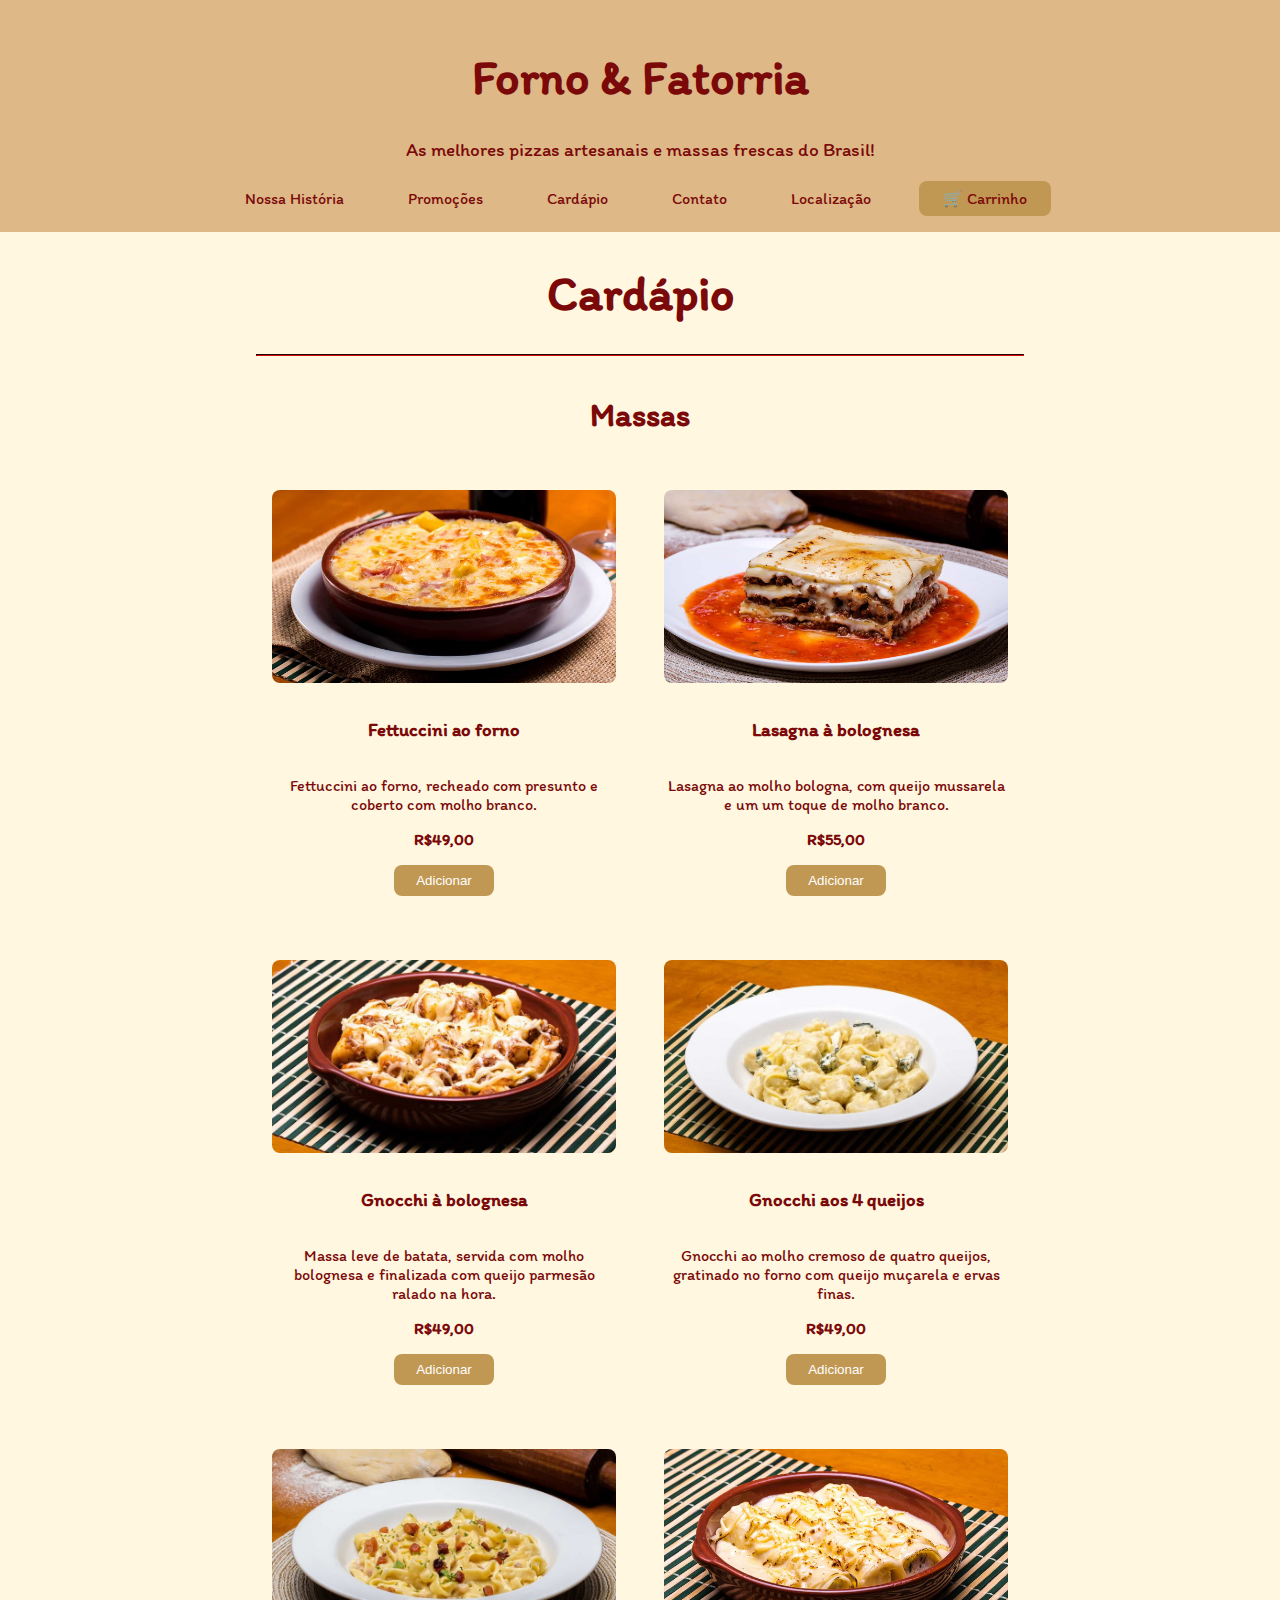
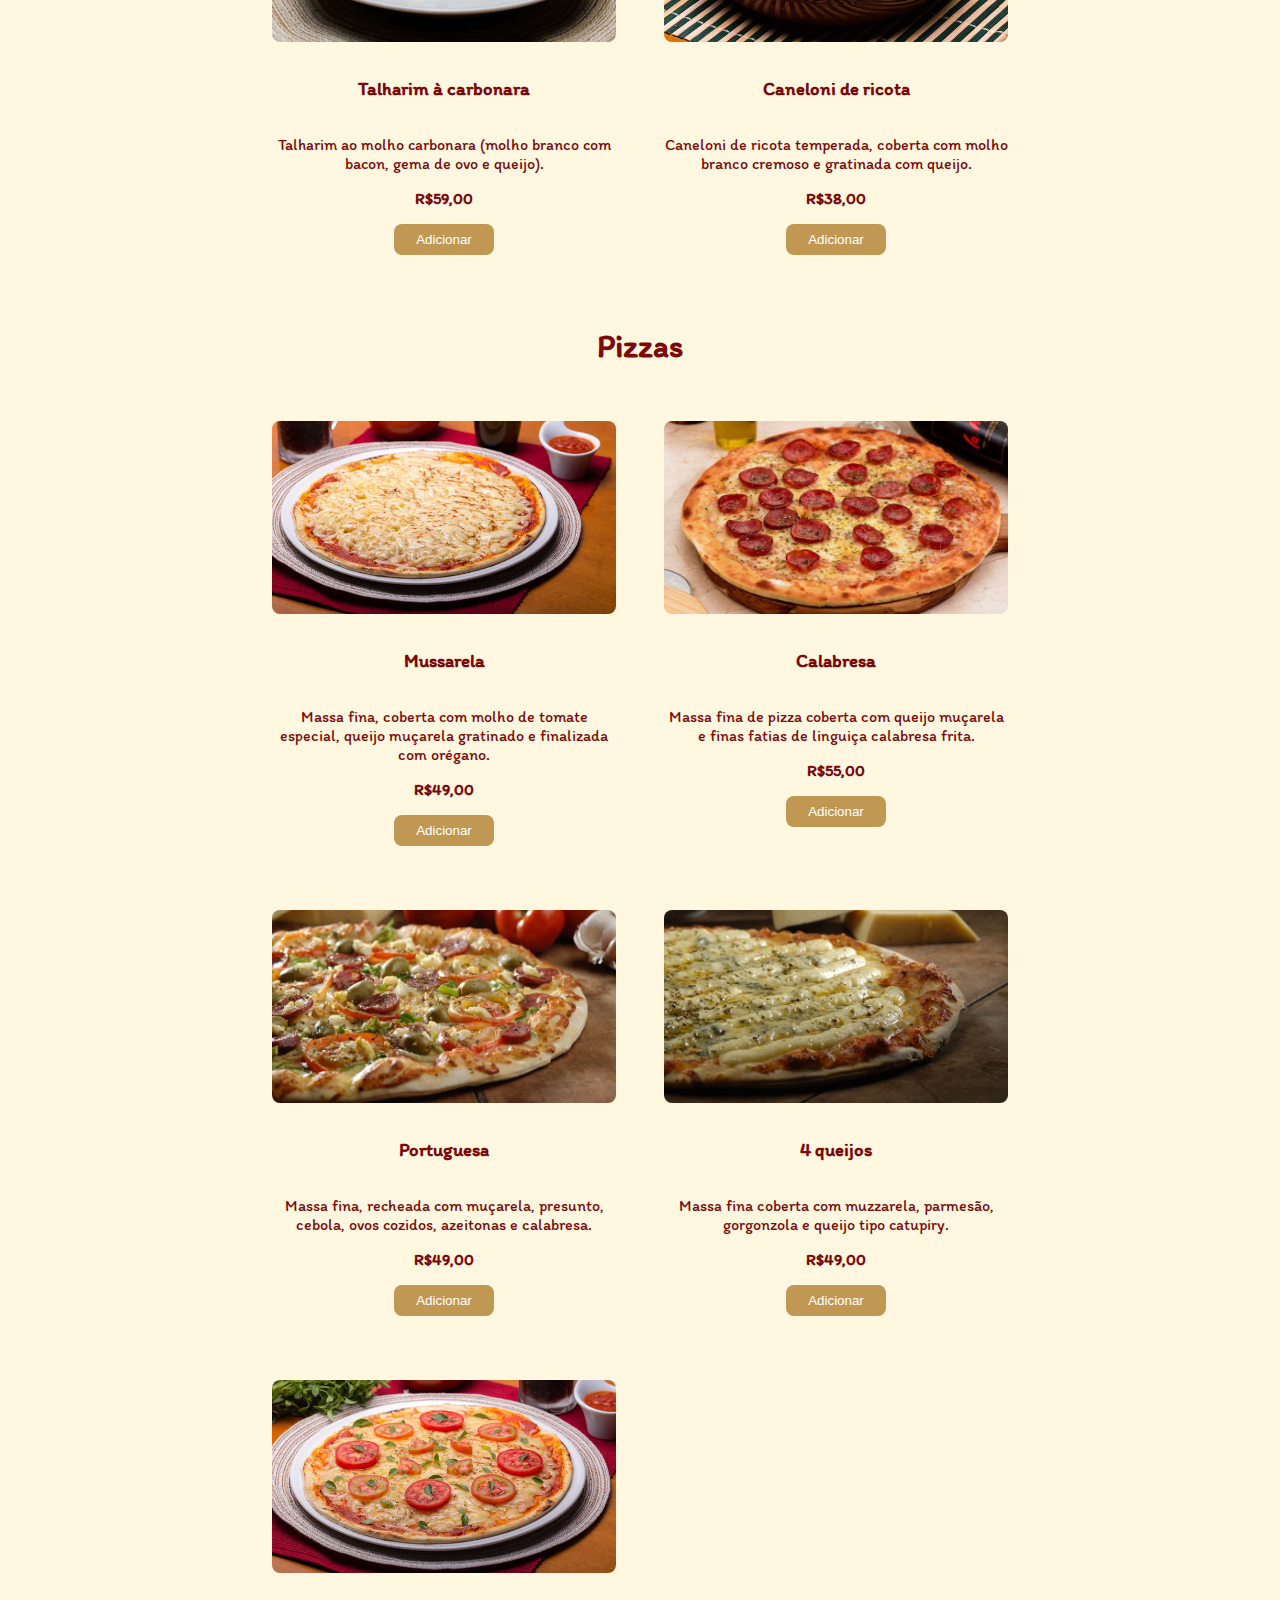
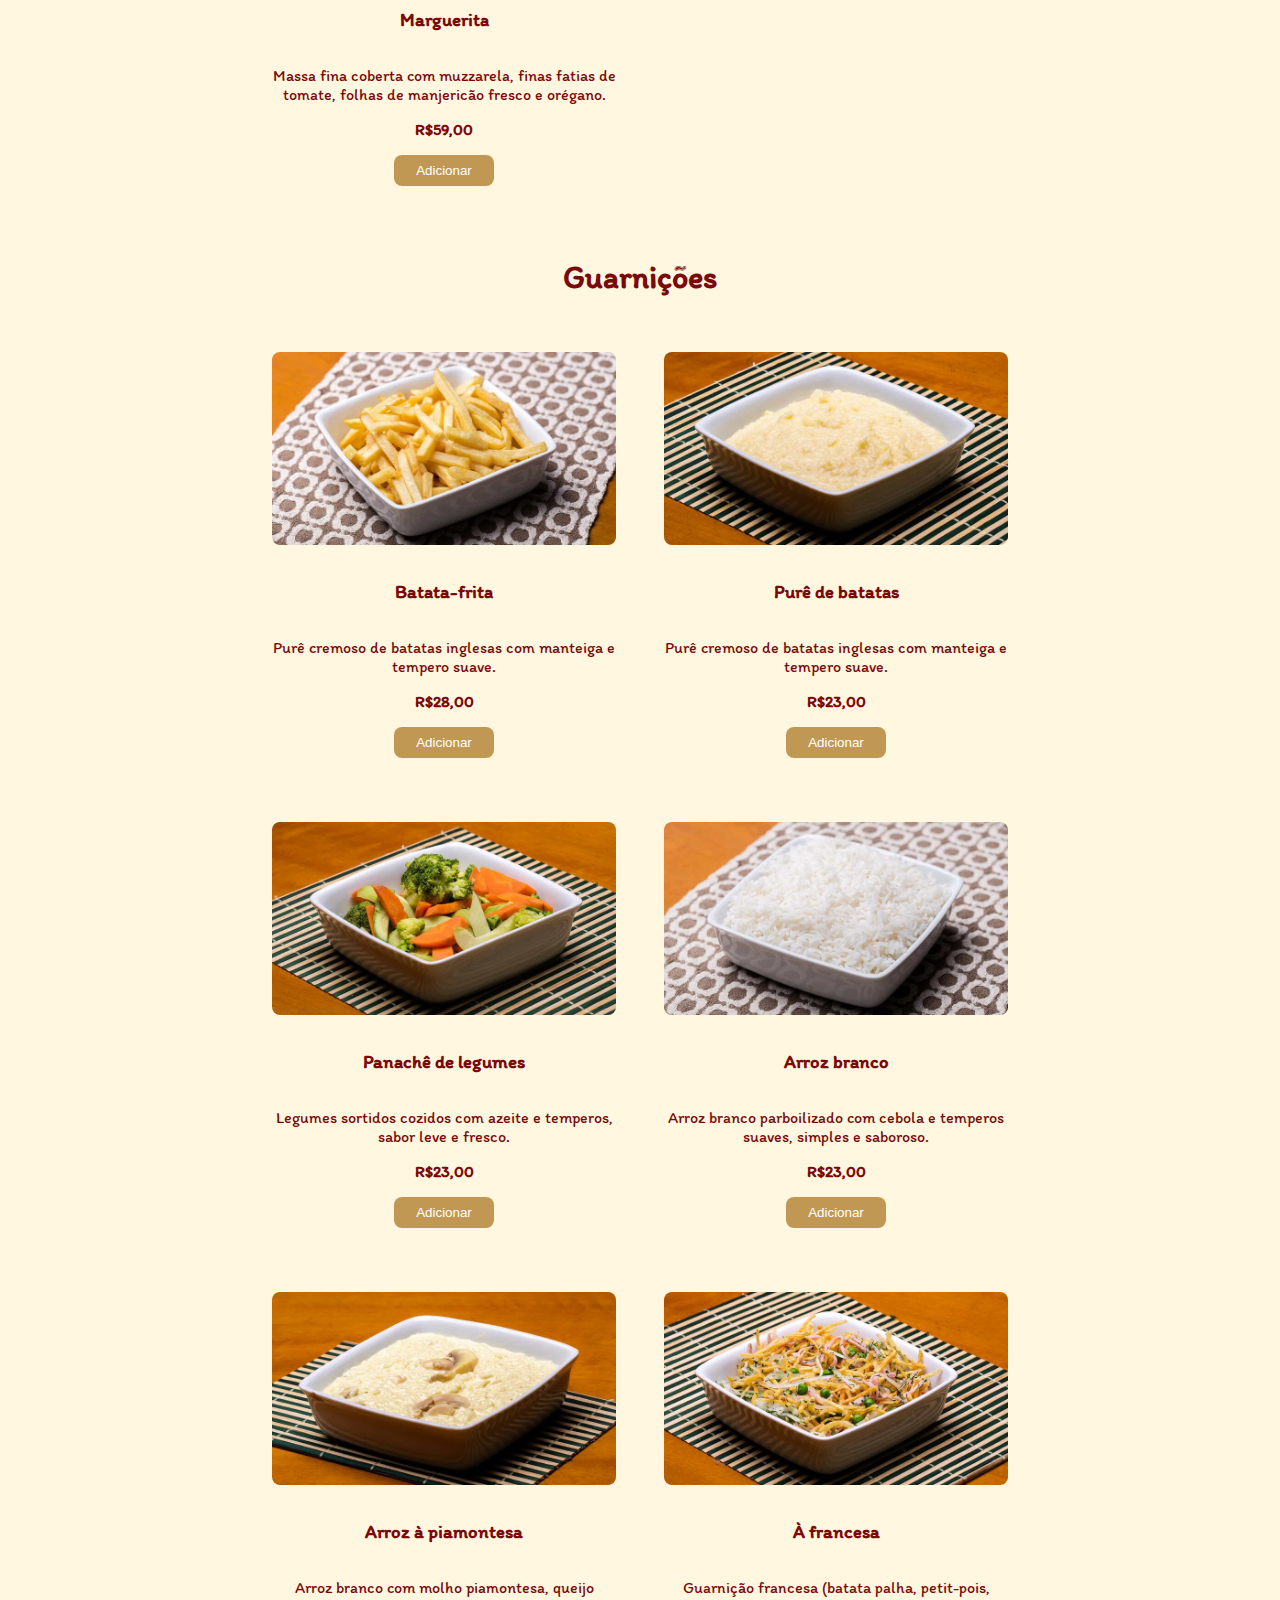
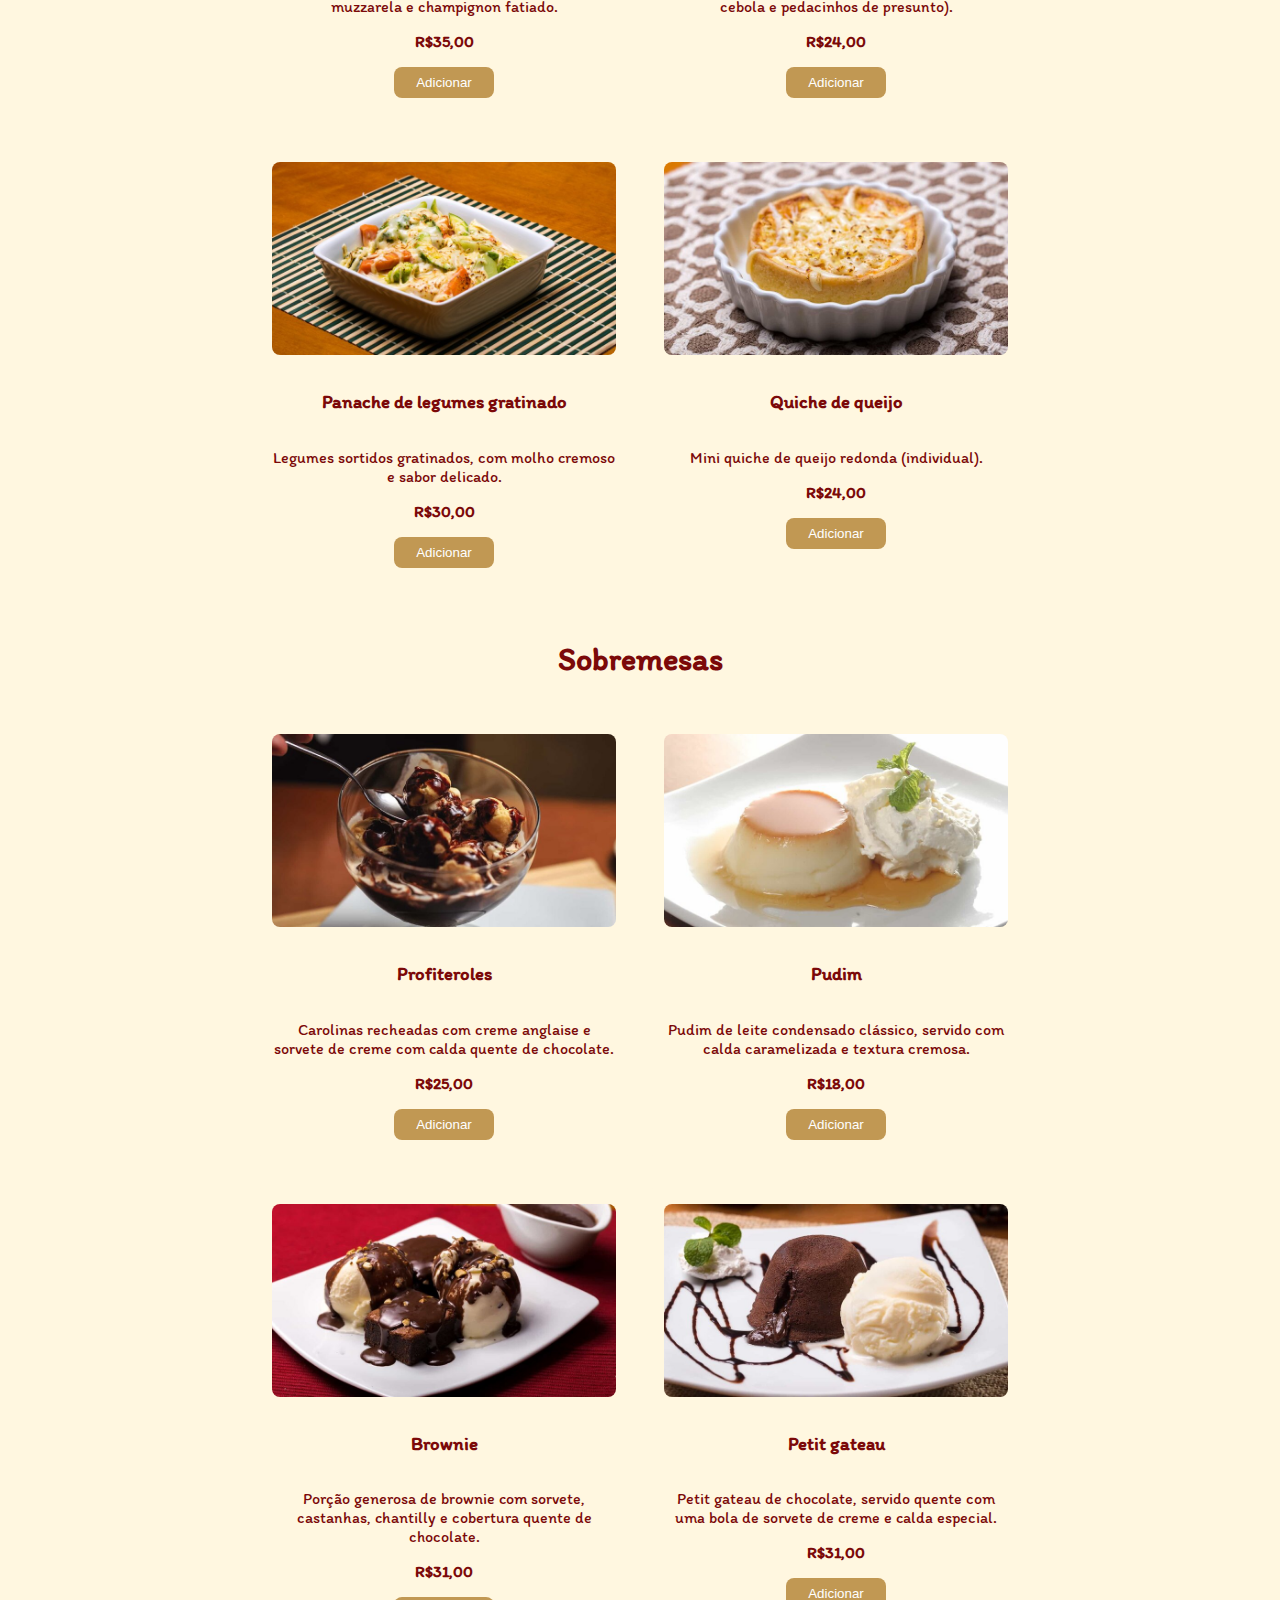
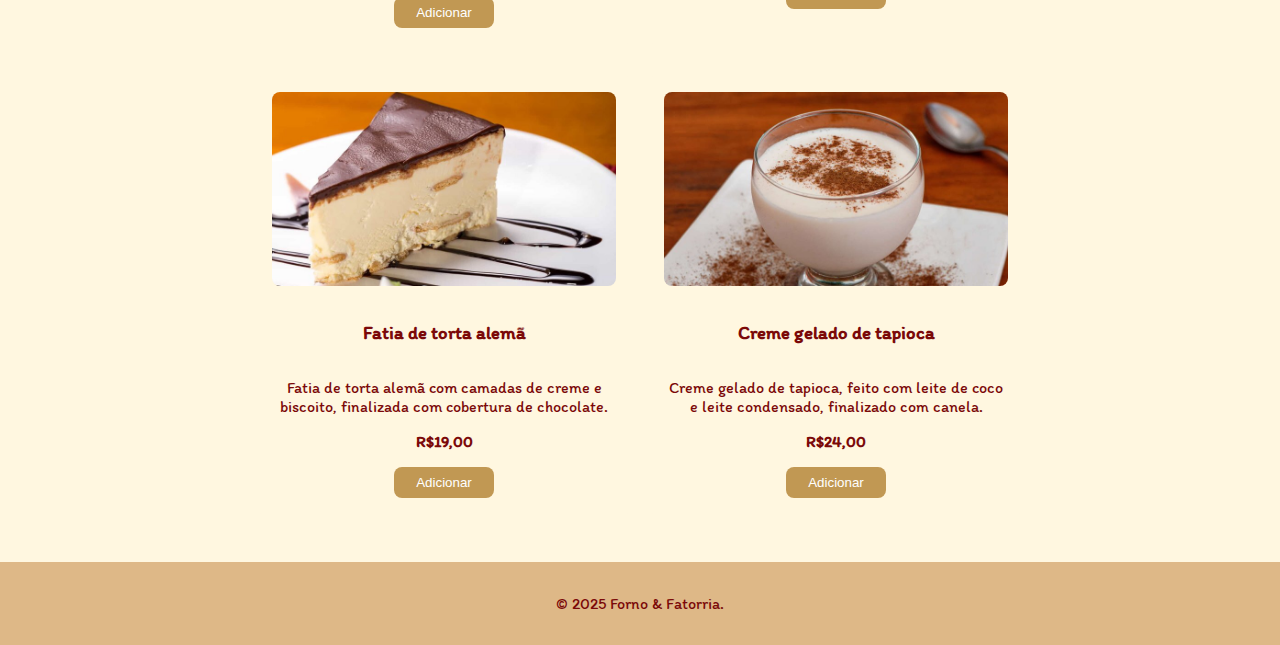
==== index.html @ 3bada034 "Criação do carrinho para adição de produtos com código js. Criação do modal com soma automatica igua" ====
<!DOCTYPE html>
<html>
  <head>
    <meta charset="utf-8" />
    <meta http-equiv="X-UA-Compatible" content="IE=edge" />
    <title>Cardápio Online</title>
    <meta name="viewport" content="width=device-width, initial-scale=1" />

    <link rel="icon" href="" type="image/x-icon" />
    <link
      rel="stylesheet"
      type="text/css"
      media="screen"
      href="./css/styles.css"
    />
    <link
      href="https://fonts.googleapis.com/css2?family=Itim&display=swap"
      rel="stylesheet"
    />
  </head>
  <body>
    <header class="banner">
      <div class="banner__content">
        <h1>Forno & Fatorria</h1>
        <p>As melhores pizzas artesanais e massas frescas do Brasil!</p>

        <nav class="header__navigation">
          <a href="">Nossa História</a>
          <a href="">Promoções</a>
          <div class="dropdown">
            <a href="#" class="droplist">Cardápio</a>
            <div class="dropdown__content">
              <a href="#Massas">Massas</a>
              <a href="#Pizzas">Pizzas</a>
              <a href="#Guarnições">Guarnições</a>
              <a href="bebidas.html#Bebidas">Bebidas</a>
              <a href="#Sobremesas">Sobremesas</a>
            </div>
          </div>
          <a href="">Contato</a>
          <div class="dropdown">
            <a href="#" class="droplist">Localização</a>
            <div class="dropdown__content">
              <a href="">Copacabana</a>
              <a href="">Curitiba</a>
              <a href="">São Paulo</a>
              <a href="">Balneário Camboriú</a>
            </div>
          </div>
          <a href="cart.html" class="carrinho__btn">
            <span class="icon">&#128722;</span> Carrinho
          </a>
        </nav>
      </div>
    </header>

    <main>
      <h1 class="cardapio">Cardápio</h1>

      <hr />

      <h2>Massas</h2>
      <section id="Massas" class="categoria">
        <div class="produto">
          <img
            src="./Assets/Fettuccini-ao-forno.jpg"
            alt="Fettuccini ao forno"
          />
          <h3>Fettuccini ao forno</h3>
          <p>
            Fettuccini ao forno, recheado com presunto e coberto com molho
            branco.
          </p>
          <span class="preco">R$49,00</span>
          <button class="adicionar">Adicionar</button>
        </div>

        <!-- Produto 2 -->
        <div class="produto">
          <img
            src="./Assets/Lasagna-a-bolognesa.jpg"
            alt="Lasagna à bolognesa"
          />
          <h3>Lasagna à bolognesa</h3>
          <p>
            Lasagna ao molho bologna, com queijo mussarela e um um toque de
            molho branco.
          </p>
          <span class="preco">R$55,00</span>
          <button class="adicionar">Adicionar</button>
        </div>

        <!-- Produto 3 -->
        <div class="produto">
          <img
            src="./Assets/Gnocchi-a-bolognesa.jpg"
            alt="Gnocchi à bolognesa"
          />
          <h3>Gnocchi à bolognesa</h3>
          <p>
            Massa leve de batata, servida com molho bolognesa e finalizada com
            queijo parmesão ralado na hora.
          </p>
          <span class="preco">R$49,00</span>
          <button class="adicionar">Adicionar</button>
        </div>

        <!-- Produto 4 -->
        <div class="produto">
          <img
            src="./Assets/Gnocchi-aos-4-queijos.jpg"
            alt="Gnocchi aos 4 queijos"
          />
          <h3>Gnocchi aos 4 queijos</h3>
          <p>
            Gnocchi ao molho cremoso de quatro queijos, gratinado no forno com
            queijo muçarela e ervas finas.
          </p>
          <span class="preco">R$49,00</span>
          <button class="adicionar">Adicionar</button>
        </div>

        <!-- Produto 5 -->
        <div class="produto">
          <img
            src="/Assets/Talharim-a-carbonara.jpg"
            alt="Talharim à carbonara"
          />
          <h3>Talharim à carbonara</h3>
          <p>
            Talharim ao molho carbonara (molho branco com bacon, gema de ovo e
            queijo).
          </p>
          <span class="preco">R$59,00</span>
          <button class="adicionar">Adicionar</button>
        </div>

        <!-- Produto 6 -->
        <div class="produto">
          <img src="./Assets/Caneloni-de-ricota.jpg" alt="Caneloni de ricota" />
          <h3>Caneloni de ricota</h3>
          <p>
            Caneloni de ricota temperada, coberta com molho branco cremoso e
            gratinada com queijo.
          </p>
          <span class="preco">R$38,00</span>
          <button class="adicionar">Adicionar</button>
        </div>
      </section>

      <!-- Seção Pizzas -->

      <h2>Pizzas</h2>
      <section id="Pizzas" class="categoria">
        <div class="produto">
          <img src="/Assets/Mussarela.jpg" alt="Mussarela" />
          <h3>Mussarela</h3>
          <p>
            Massa fina, coberta com molho de tomate especial, queijo muçarela
            gratinado e finalizada com orégano.
          </p>
          <span class="preco">R$49,00</span>
          <button class="adicionar">Adicionar</button>
        </div>

        <!-- Produto 2 -->
        <div class="produto">
          <img src="/Assets/Pizza+Calabresa.jpg" alt="Calabresa" />
          <h3>Calabresa</h3>
          <p>
            Massa fina de pizza coberta com queijo muçarela e finas fatias de
            linguiça calabresa frita.
          </p>
          <span class="preco">R$55,00</span>
          <button class="adicionar">Adicionar</button>
        </div>

        <!-- Produto 3 -->
        <div class="produto">
          <img src="/Assets/Pizza+de+Portuguesa.jpeg" alt="Portuguesa" />
          <h3>Portuguesa</h3>
          <p>
            Massa fina, recheada com muçarela, presunto, cebola, ovos cozidos,
            azeitonas e calabresa.
          </p>
          <span class="preco">R$49,00</span>
          <button class="adicionar">Adicionar</button>
        </div>

        <!-- Produto 4 -->
        <div class="produto">
          <img src="./Assets/4-queijos.jpg" alt="4 queijos" />
          <h3>4 queijos</h3>
          <p>
            Massa fina coberta com muzzarela, parmesão, gorgonzola e queijo tipo
            catupiry.
          </p>
          <span class="preco">R$49,00</span>
          <button class="adicionar">Adicionar</button>
        </div>

        <!-- Produto 5 -->
        <div class="produto">
          <img src="/Assets/Matgarita.jpg" alt="Marguerita" />
          <h3>Marguerita</h3>
          <p>
            Massa fina coberta com muzzarela, finas fatias de tomate, folhas de
            manjericão fresco e orégano.
          </p>
          <span class="preco">R$59,00</span>
          <button class="adicionar">Adicionar</button>
        </div>
      </section>

      <!-- Seção Guarnições -->

      <h2>Guarnições</h2>
      <section id="Guarnições" class="categoria">
        <div class="produto">
          <img src="/Assets/Batata-frita.jpg" alt="Batata-frita" />
          <h3>Batata-frita</h3>
          <p>Purê cremoso de batatas inglesas com manteiga e tempero suave.</p>
          <span class="preco">R$28,00</span>
          <button class="adicionar">Adicionar</button>
        </div>

        <!-- Produto 2 -->
        <div class="produto">
          <img src="/Assets/pure-de-batata.jpg" alt="Purê de batatas" />
          <h3>Purê de batatas</h3>
          <p>Purê cremoso de batatas inglesas com manteiga e tempero suave.</p>
          <span class="preco">R$23,00</span>
          <button class="adicionar">Adicionar</button>
        </div>

        <!-- Produto 3 -->
        <div class="produto">
          <img src="/Assets/panache-de-legumes.jpg" alt="Panachê de legumes" />
          <h3>Panachê de legumes</h3>
          <p>
            Legumes sortidos cozidos com azeite e temperos, sabor leve e fresco.
          </p>
          <span class="preco">R$23,00</span>
          <button class="adicionar">Adicionar</button>
        </div>

        <!-- Produto 4 -->
        <div class="produto">
          <img src="/Assets/arroz-branco.jpg" alt="Petit gateau" />
          <h3>Arroz branco</h3>
          <p>
            Arroz branco parboilizado com cebola e temperos suaves, simples e
            saboroso.
          </p>
          <span class="preco">R$23,00</span>
          <button class="adicionar">Adicionar</button>
        </div>

        <!-- Produto 5 -->
        <div class="produto">
          <img src="/Assets/Arroz-a-piamontesa.jpg" alt="Arroz à piamontesa" />
          <h3>Arroz à piamontesa</h3>
          <p>
            Arroz branco com molho piamontesa, queijo muzzarela e champignon fatiado.
          </p>
          <span class="preco">R$35,00</span>
          <button class="adicionar">Adicionar</button>
        </div>

        <!-- Produto 6 -->
        <div class="produto">
          <img src="/Assets/A-francesa.jpg" alt="À francesa" />
          <h3>À francesa</h3>
          <p>
            Guarnição francesa (batata palha, petit-pois, cebola e pedacinhos de
            presunto).
          </p>
          <span class="preco">R$24,00</span>
          <button class="adicionar">Adicionar</button>
        </div>

        <!-- Produto 7 -->
        <div class="produto">
          <img
            src="/Assets/panache+de+legumes+gratinado.jpg"
            alt="Panache de legumes gratinado"
          />
          <h3>Panache de legumes gratinado</h3>
          <p>
            Legumes sortidos gratinados, com molho cremoso e sabor delicado.
          </p>
          <span class="preco">R$30,00</span>
          <button class="adicionar">Adicionar</button>
        </div>

        <!-- Produto 8 -->
        <div class="produto">
          <img src="/Assets/quiche-de-queijo.jpg" alt="Quiche de queijo" />
          <h3>Quiche de queijo</h3>
          <p>
            Mini quiche de queijo redonda (individual).
          </p>
          <span class="preco">R$24,00</span>
          <button class="adicionar">Adicionar</button>
        </div>
      </section>

      <!-- Seção Sobremesas -->

      <h2>Sobremesas</h2>
      <section id="Sobremesas" class="categoria">
        <div class="produto">
          <img src="/Assets/profiteroles.jpg" alt="Profiteroles" />
          <h3>Profiteroles</h3>
          <p>
            Carolinas recheadas com creme anglaise e sorvete de creme com calda
            quente de chocolate.
          </p>
          <span class="preco">R$25,00</span>
          <button class="adicionar">Adicionar</button>
        </div>

        <!-- Produto 2 -->
        <div class="produto">
          <img src="/Assets/pudim.jpg" alt="Pudim" />
          <h3>Pudim</h3>
          <p>
            Pudim de leite condensado clássico, servido com calda caramelizada e
            textura cremosa.
          </p>
          <span class="preco">R$18,00</span>
          <button class="adicionar">Adicionar</button>
        </div>

        <!-- Produto 3 -->
        <div class="produto">
          <img src="/Assets/brownie.jpg" alt="Brownie" />
          <h3>Brownie</h3>
          <p>
            Porção generosa de brownie com sorvete, castanhas, chantilly e
            cobertura quente de chocolate.
          </p>
          <span class="preco">R$31,00</span>
          <button class="adicionar">Adicionar</button>
        </div>

        <!-- Produto 4 -->
        <div class="produto">
          <img src="/Assets/Petit-gateau.jpg" alt="Petit gateau" />
          <h3>Petit gateau</h3>
          <p>
            Petit gateau de chocolate, servido quente com uma bola de sorvete de
            creme e calda especial.
          </p>
          <span class="preco">R$31,00</span>
          <button class="adicionar">Adicionar</button>
        </div>

        <!-- Produto 5 -->
        <div class="produto">
          <img
            src="/Assets/fatia-de-torta-alema.jpg"
            alt="Fatia de torta alemã"
          />
          <h3>Fatia de torta alemã</h3>
          <p>
            Fatia de torta alemã com camadas de creme e biscoito, finalizada com
            cobertura de chocolate.
          </p>
          <span class="preco">R$19,00</span>
          <button class="adicionar">Adicionar</button>
        </div>

        <!-- Produto 6 -->
        <div class="produto">
          <img
            src="/Assets//Creme+Gelado+de+Tapioca.jpg"
            alt="Creme gelado de tapioca"
          />
          <h3>Creme gelado de tapioca</h3>
          <p>
            Creme gelado de tapioca, feito com leite de coco e leite condensado,
            finalizado com canela.
          </p>
          <span class="preco">R$24,00</span>
          <button class="adicionar">Adicionar</button>
        </div>
      </section>
    </main>
    
<!-- Modal -->
<div id="modal" class="modal">
  <div class="modal-content">
    <span class="close">&times;</span>
    <h2 id="modal-nome"></h2>
    <p>Preço unitário: <span id="modal-preco"></span></p>
    <label for="quantidade">Quantidade:</label>
    <input type="number" id="quantidade" value="1" min="1">
    <p>Total: <span id="modal-total"></span></p>
    <button id="confirmar-adicao">Adicionar ao Carrinho</button>
  </div>
</div>
    <footer>
      <p>&copy; 2025 Forno & Fatorria.</p>
    </footer>
    <script src="./JavaScript/main.js"></script>
  </body>
</html>
---- css/styles.css ----
body {
  margin: 0;
  padding: 0;
  font-family: Itim;
  background-color: #fff7e0;
}

header {
  background-color: burlywood;
  color: #7b0909;
  text-align: center;
  padding: 1rem 0;
}

.header__navigation {
  display: flex;
  align-items: center;
  justify-content: center;
}

.cardapio {
  color: #7b0909;
  font-size: -webkit-xxx-large;
  display: flex;
  justify-content: center;
}

hr {
  border-color: #7b0909;
}

.banner h1 {
  font-size: 3rem;
  border-bottom: 1rem;
}

.banner p {
  font-size: 1.2rem;
  border-bottom: 2rem;
}

nav a {
  text-decoration: none;
  color: #7b0909;
  margin: 0 1rem;
  padding: 0.5rem 1rem;
  cursor: pointer;
}

nav a:hover {
  color: wheat;
}

.carrinho__btn{
  background-color: #c19853;
  border-radius: 8px;
  width: 100px;
}

.menu-section {
  display: none;
  opacity: 0;
  transition: opacity 1s ease-out, transform 0.5s ease-out;
  transform: translateY(20px);
}

/* Quando a seção estiver visível */
.menu-section.visible {
  display: block;
  opacity: 1;
  transform: translateY(0);
}

/* Estilo do menu dropdown */

.dropdown {
  position: relative;
}

.dropdown__content {
  display: none;
  position: absolute;
  text-align: start;
  background-color: #c19853;
  min-width: 160px;
  z-index: 1;
  border-radius: 8px;
  box-shadow: 0px 8px 16px rgba(0, 0, 0, 0.2);
}

.dropdown__content a {
  color: #fff7e0;
  padding: 12px 16px;
  text-decoration: none;
  display: block;
  cursor: pointer;
}

.dropdown__content a:hover {
  color: burlywood;
}

.dropdown:hover .dropdown__content {
  display: block;
}

/* Estilização das seções da página */

main {
  width: 80%;
  margin: 2rem auto;
}

.categoria {
  margin-bottom: 2rem;
}

h2 {
  color: #7b0909;
  display: flex;
  align-items: center;
  justify-content: center;
  font-size: xx-large;
  margin: 40px;
}

.produto {
  background-color: #fff7e0;
  color: #7b0909;
  border-radius: 8px;
  padding: 1rem;
  margin-bottom: 1rem;
  display: flex;
  flex-direction: column;
  align-items: center;
  text-align: center;
}

.produto img {
  max-width: 100%;
  height: auto;
  border-radius: 8px;
  margin-bottom: 1rem;
}

.preco {
  font-weight: bold;
  color: #7b0909;
  margin-bottom: 1rem;
}

.adicionar {
  background-color: #c19853;
  color: #fff;
  border: none;
  width: 100px;
  padding: 0.5rem 1rem;
  border-radius: 8px;
  cursor: pointer;
  transition: background-color 0.3s ease;
}

.adicionar:hover {
  background-color: rgba(29, 185, 84, 0.8);
}

/* Estilização do modal de compra */
.modal {
  display: none;
  position: fixed;
  z-index: 1000;
  left: 0;
  top: 0;
  width: 100%;
  height: 100%;
  background-color: rgba(0, 0, 0, 0.5);
  justify-content: center;
  align-items: center;
}

.modal__content {
  background: white;
  padding: 20px;
  border-radius: 8px;
  text-align: center;
}

.close {
  float: right;
  font-size: 24px;
  cursor: pointer;
}

.modal__quantity {
  display: flex;
  align-items: center;
  justify-content: center;
  gap: 10px;
  margin: 10px 0;
}

.modal__quantity button {
  padding: 5px 10px;
  font-size: 18px;
}

/* Estilização do footer da página */

footer {
  background-color: burlywood;
  color: #7b0909;
  text-align: center;
  padding: 1rem 0;
}

/* Estilo de responsividade */
@media (min-width: 768px) {
  main {
    width: 60%;
  }
  .categoria {
    display: grid;
    grid-template-columns: repeat(auto-fit, minmax(250px, 1fr));
    gap: 1rem;
  }
}
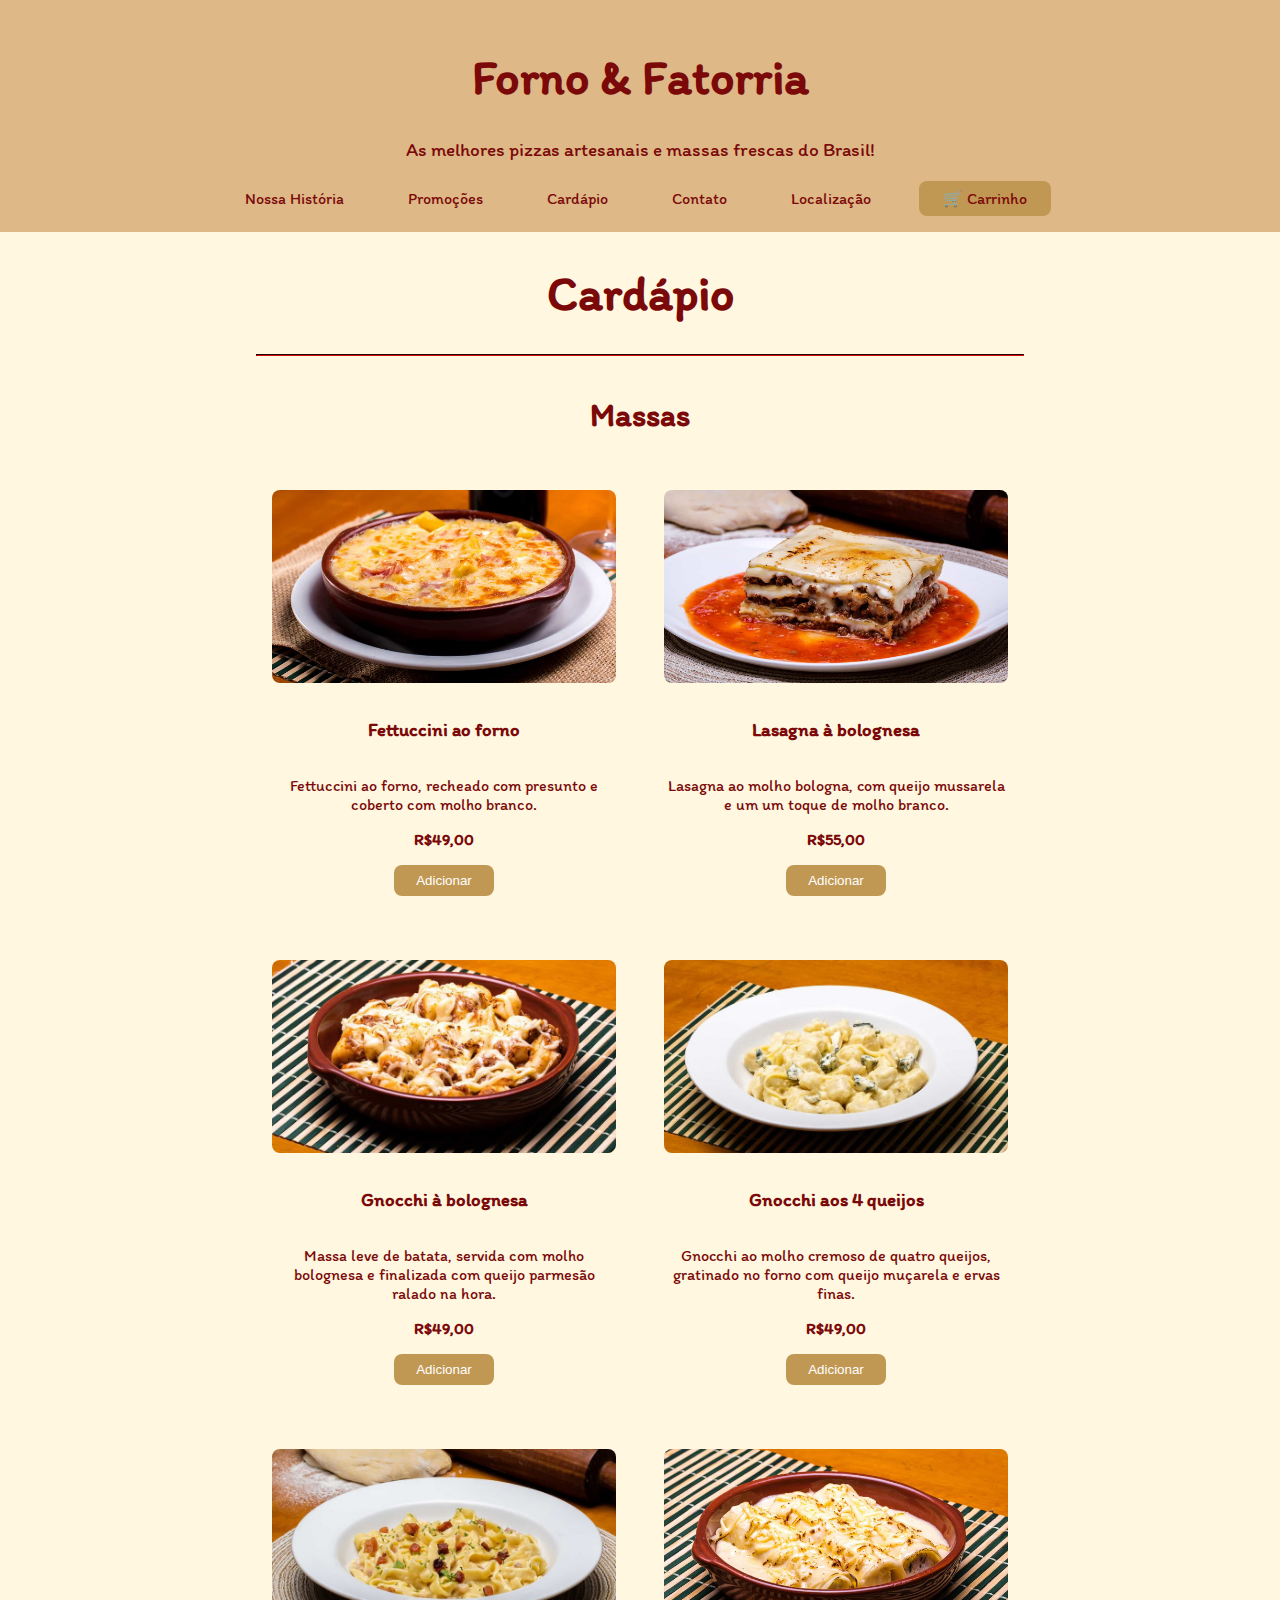
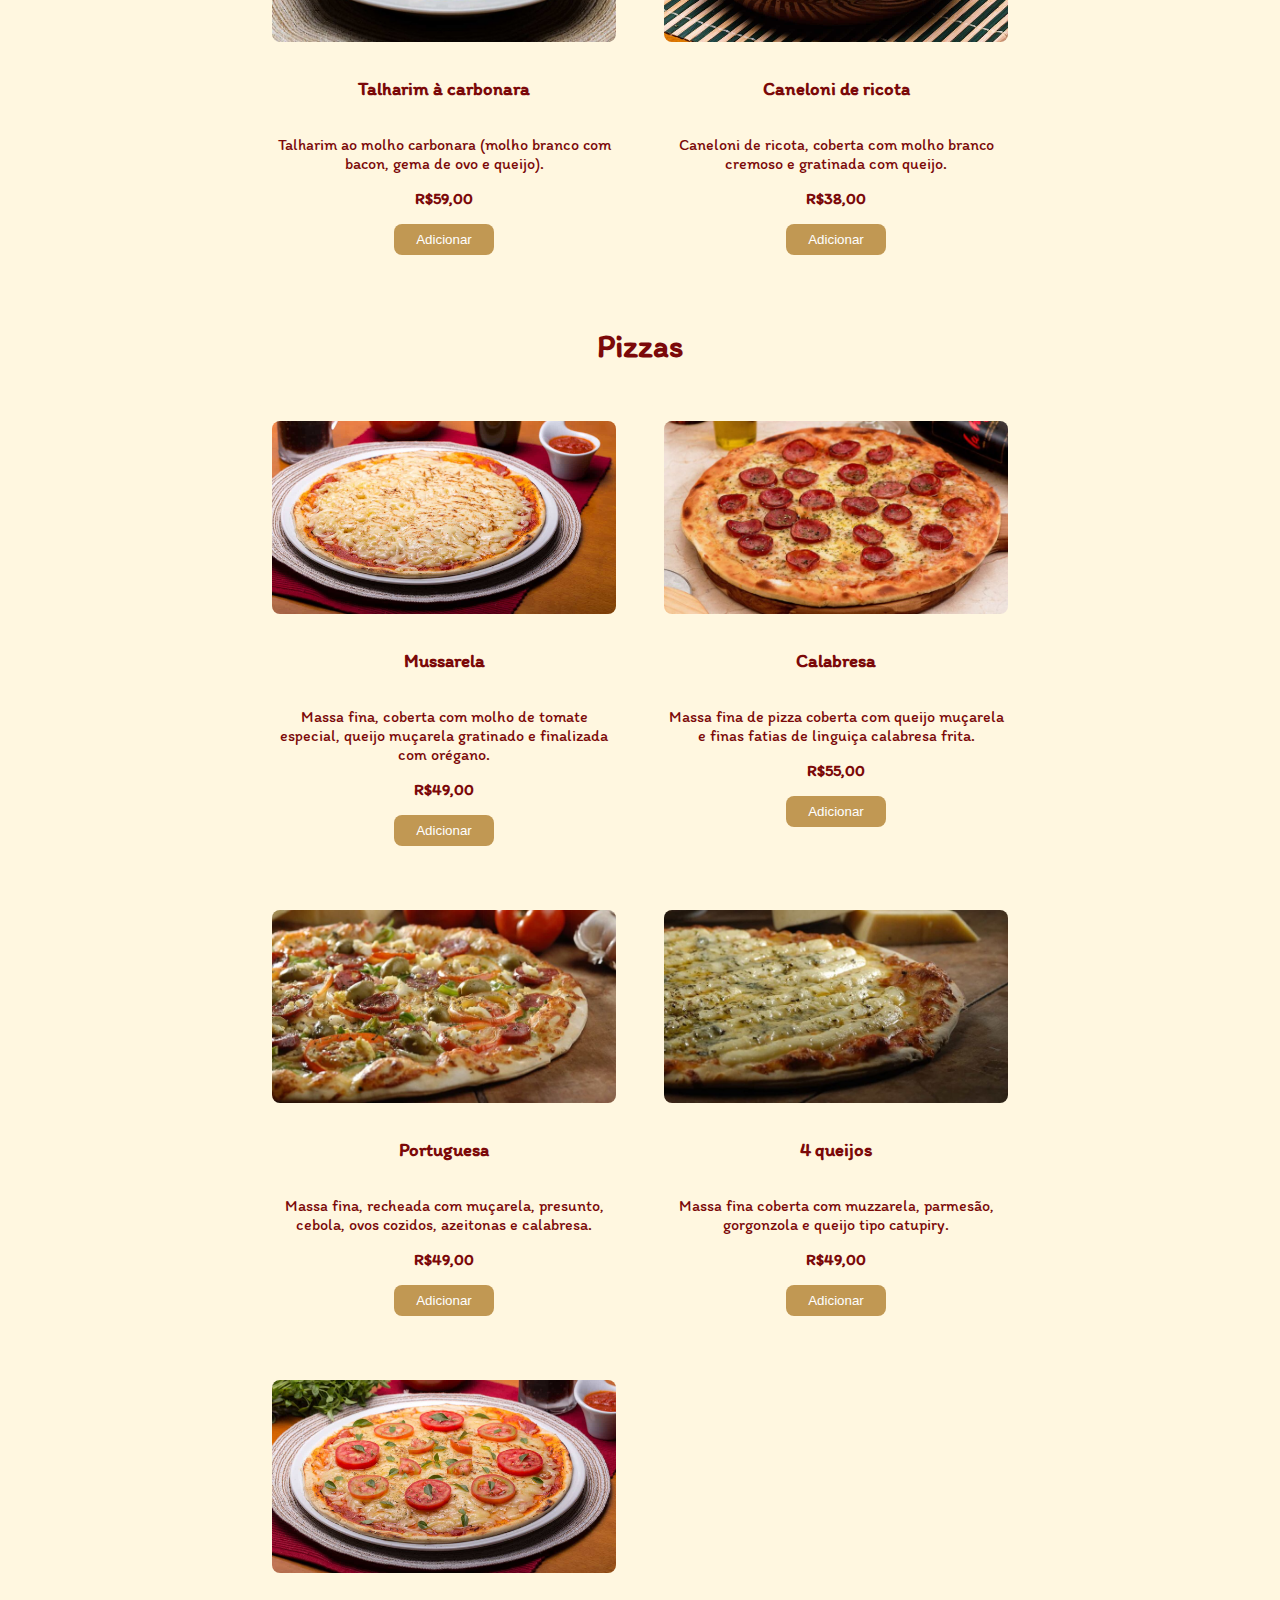
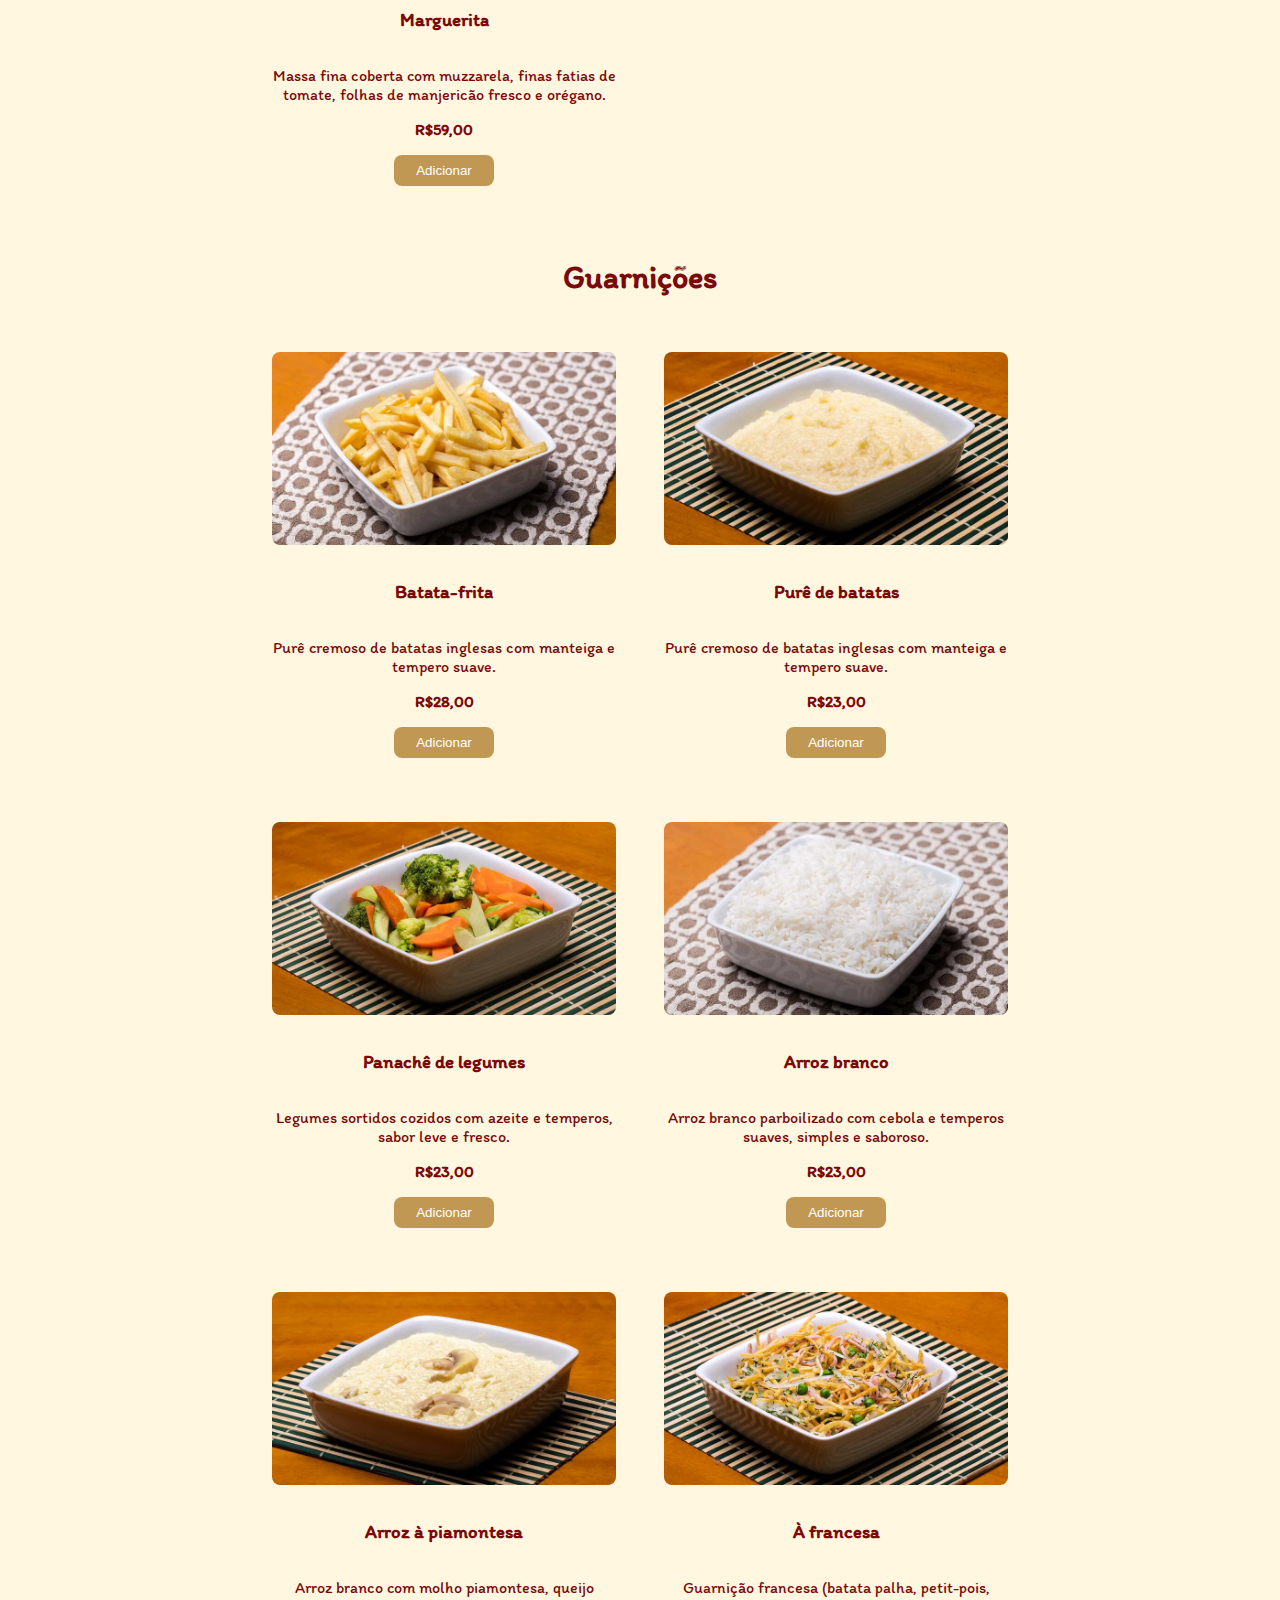
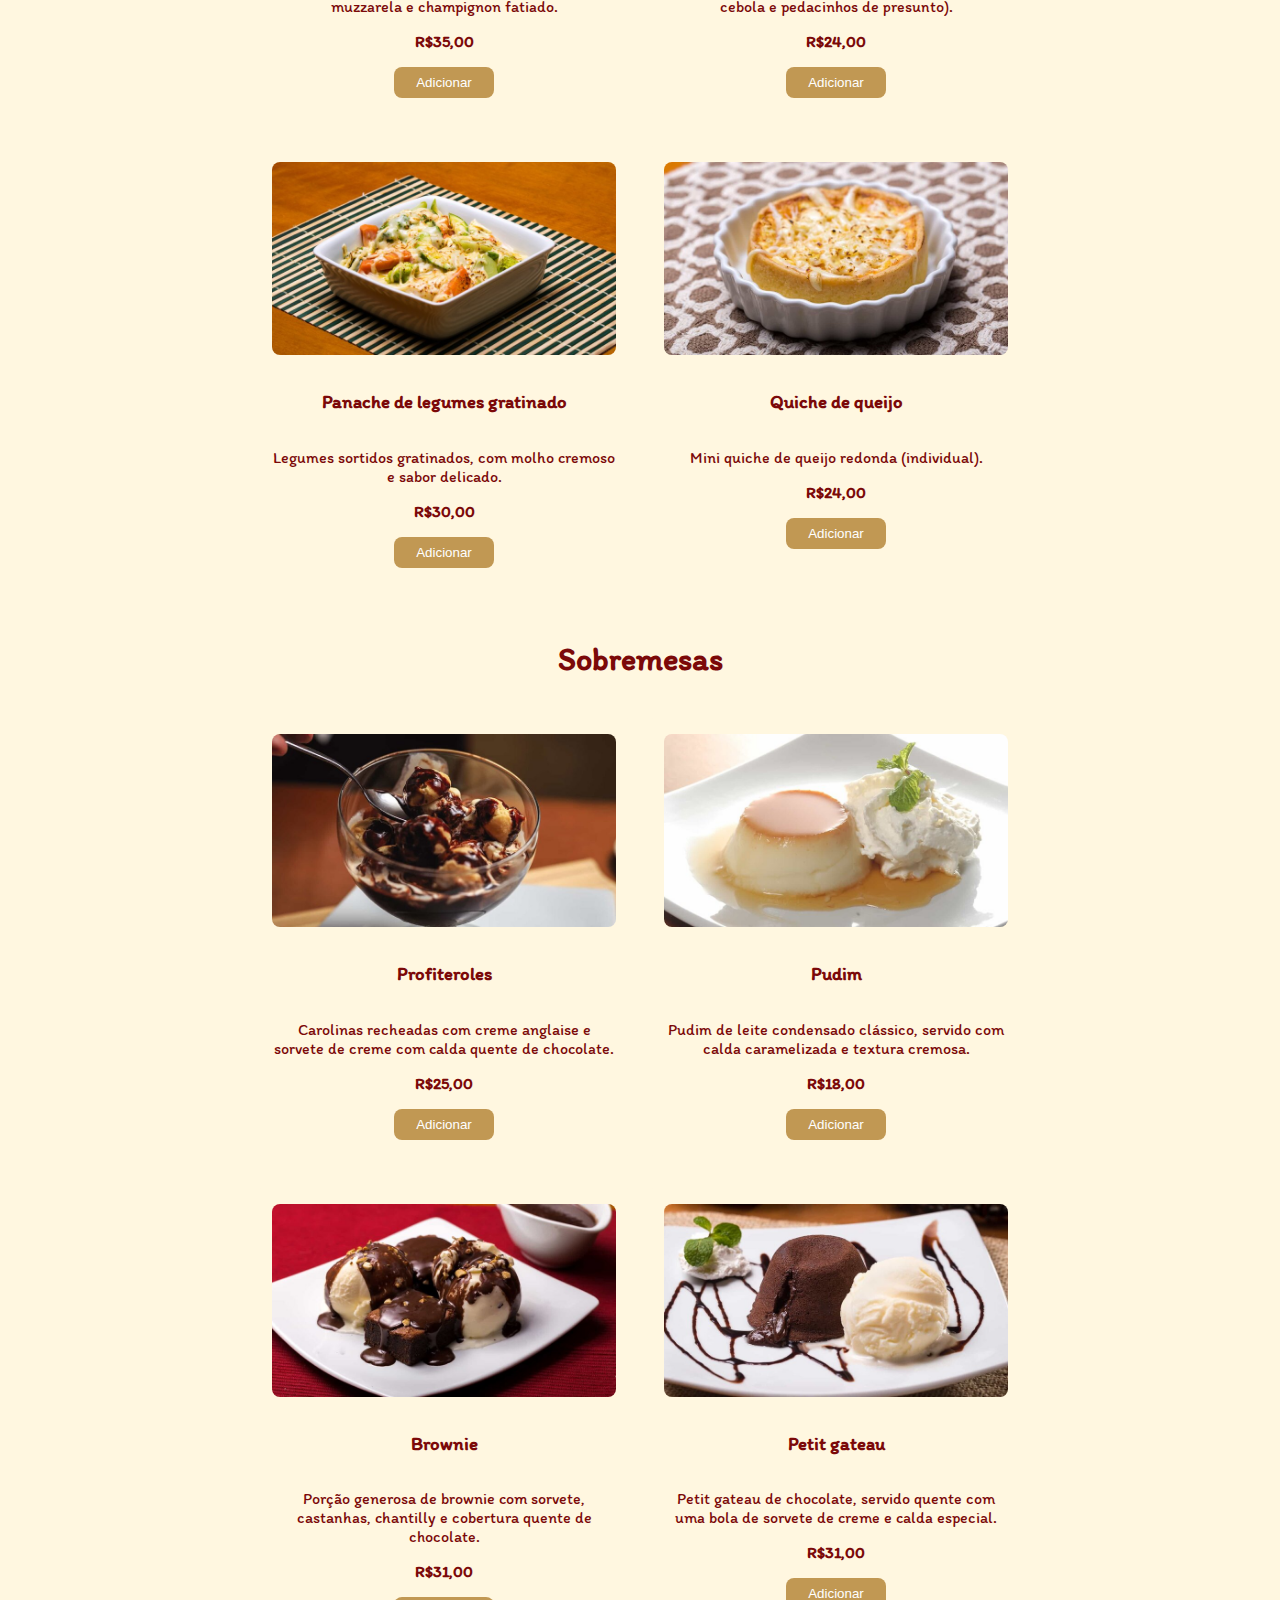
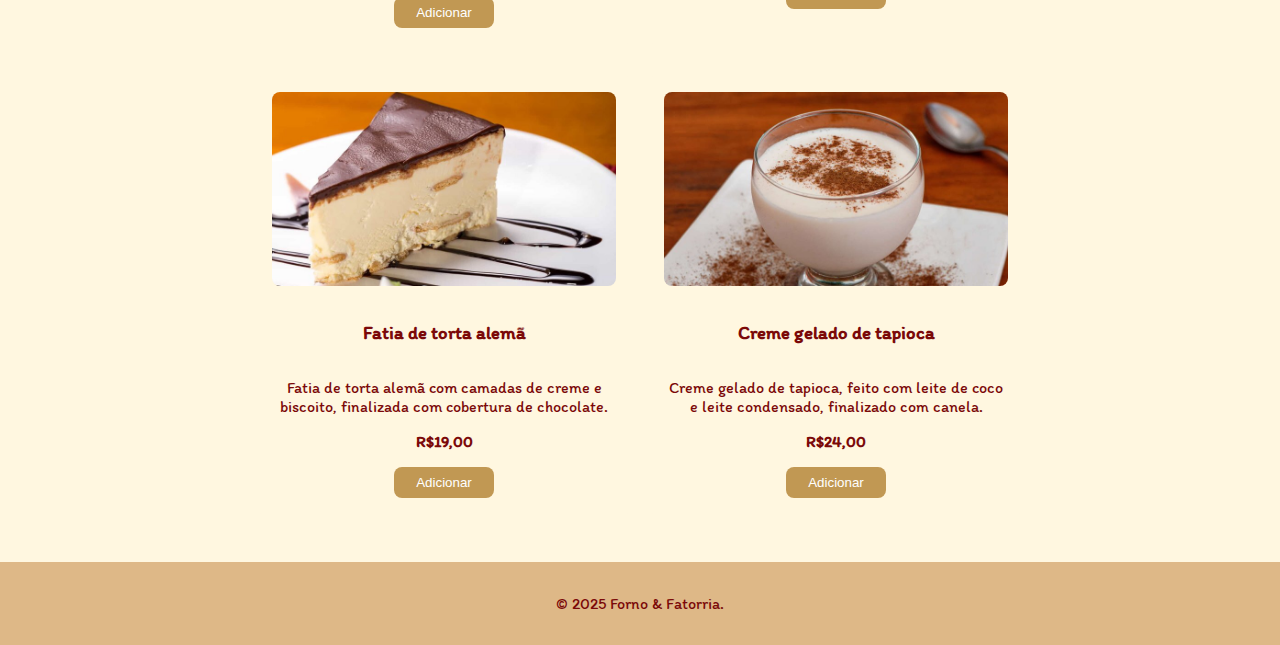
==== commit 2d102001: "Ajuste caneloni de ricota" ====
--- a/index.html
+++ b/index.html
@@ -140,7 +140,7 @@
           <img src="./Assets/Caneloni-de-ricota.jpg" alt="Caneloni de ricota" />
           <h3>Caneloni de ricota</h3>
           <p>
-            Caneloni de ricota temperada, coberta com molho branco cremoso e
+            Caneloni de ricota, coberta com molho branco cremoso e
             gratinada com queijo.
           </p>
           <span class="preco">R$38,00</span>
@@ -261,7 +261,8 @@
           <img src="/Assets/Arroz-a-piamontesa.jpg" alt="Arroz à piamontesa" />
           <h3>Arroz à piamontesa</h3>
           <p>
-            Arroz branco com molho piamontesa, queijo muzzarela e champignon fatiado.
+            Arroz branco com molho piamontesa, queijo muzzarela e champignon
+            fatiado.
           </p>
           <span class="preco">R$35,00</span>
           <button class="adicionar">Adicionar</button>
@@ -297,9 +298,7 @@
         <div class="produto">
           <img src="/Assets/quiche-de-queijo.jpg" alt="Quiche de queijo" />
           <h3>Quiche de queijo</h3>
-          <p>
-            Mini quiche de queijo redonda (individual).
-          </p>
+          <p>Mini quiche de queijo redonda (individual).</p>
           <span class="preco">R$24,00</span>
           <button class="adicionar">Adicionar</button>
         </div>
@@ -387,19 +386,19 @@
         </div>
       </section>
     </main>
-    
-<!-- Modal -->
-<div id="modal" class="modal">
-  <div class="modal-content">
-    <span class="close">&times;</span>
-    <h2 id="modal-nome"></h2>
-    <p>Preço unitário: <span id="modal-preco"></span></p>
-    <label for="quantidade">Quantidade:</label>
-    <input type="number" id="quantidade" value="1" min="1">
-    <p>Total: <span id="modal-total"></span></p>
-    <button id="confirmar-adicao">Adicionar ao Carrinho</button>
-  </div>
-</div>
+
+    <!-- Modal -->
+    <div id="modal" class="modal">
+      <div class="modal-content">
+        <span class="close">&times;</span>
+        <h2 id="modal-nome"></h2>
+        <p>Preço unitário: <span id="modal-preco"></span></p>
+        <label for="quantidade">Quantidade:</label>
+        <input type="number" id="quantidade" value="1" min="1" />
+        <p>Total: <span id="modal-total"></span></p>
+        <button id="confirmar-adicao">Adicionar ao Carrinho</button>
+      </div>
+    </div>
     <footer>
       <p>&copy; 2025 Forno & Fatorria.</p>
     </footer>
--- a/css/styles.css
+++ b/css/styles.css
@@ -55,20 +55,6 @@
   background-color: #c19853;
   border-radius: 8px;
   width: 100px;
-}
-
-.menu-section {
-  display: none;
-  opacity: 0;
-  transition: opacity 1s ease-out, transform 0.5s ease-out;
-  transform: translateY(20px);
-}
-
-/* Quando a seção estiver visível */
-.menu-section.visible {
-  display: block;
-  opacity: 1;
-  transform: translateY(0);
 }
 
 /* Estilo do menu dropdown */
@@ -104,6 +90,7 @@
   display: block;
 }
 
+
 /* Estilização das seções da página */
 
 main {
@@ -161,10 +148,11 @@
 }
 
 .adicionar:hover {
-  background-color: rgba(29, 185, 84, 0.8);
+  background-color: #388E3C;
 }
 
 /* Estilização do modal de compra */
+
 .modal {
   display: none;
   position: fixed;
@@ -173,16 +161,17 @@
   top: 0;
   width: 100%;
   height: 100%;
-  background-color: rgba(0, 0, 0, 0.5);
-  justify-content: center;
-  align-items: center;
-}
-
-.modal__content {
-  background: white;
+  background-color: rgba(0, 0, 0, 0.5); 
+  justify-content: center;
+  align-items: center;
+}
+
+.modal-content {
+  background: #fff;
   padding: 20px;
   border-radius: 8px;
   text-align: center;
+  width: 300px; 
 }
 
 .close {
@@ -191,18 +180,31 @@
   cursor: pointer;
 }
 
-.modal__quantity {
-  display: flex;
-  align-items: center;
-  justify-content: center;
-  gap: 10px;
-  margin: 10px 0;
-}
-
-.modal__quantity button {
-  padding: 5px 10px;
+
+/* Estilo da área de quantidade */
+
+#quantidade {
+  width: 50px;
+  text-align: center;
   font-size: 18px;
-}
+  padding: 5px;
+  margin: 0 10px;
+}
+
+#confirmar-adicao {
+  background-color: #4CAF50; 
+  color: #fff;
+  border: none;
+  padding: 10px 20px;
+  margin-top: 10px;
+  cursor: pointer;
+  border-radius: 5px;
+}
+
+#confirmar-adicao:hover {
+  background-color: #388E3C; /
+}
+
 
 /* Estilização do footer da página */
 
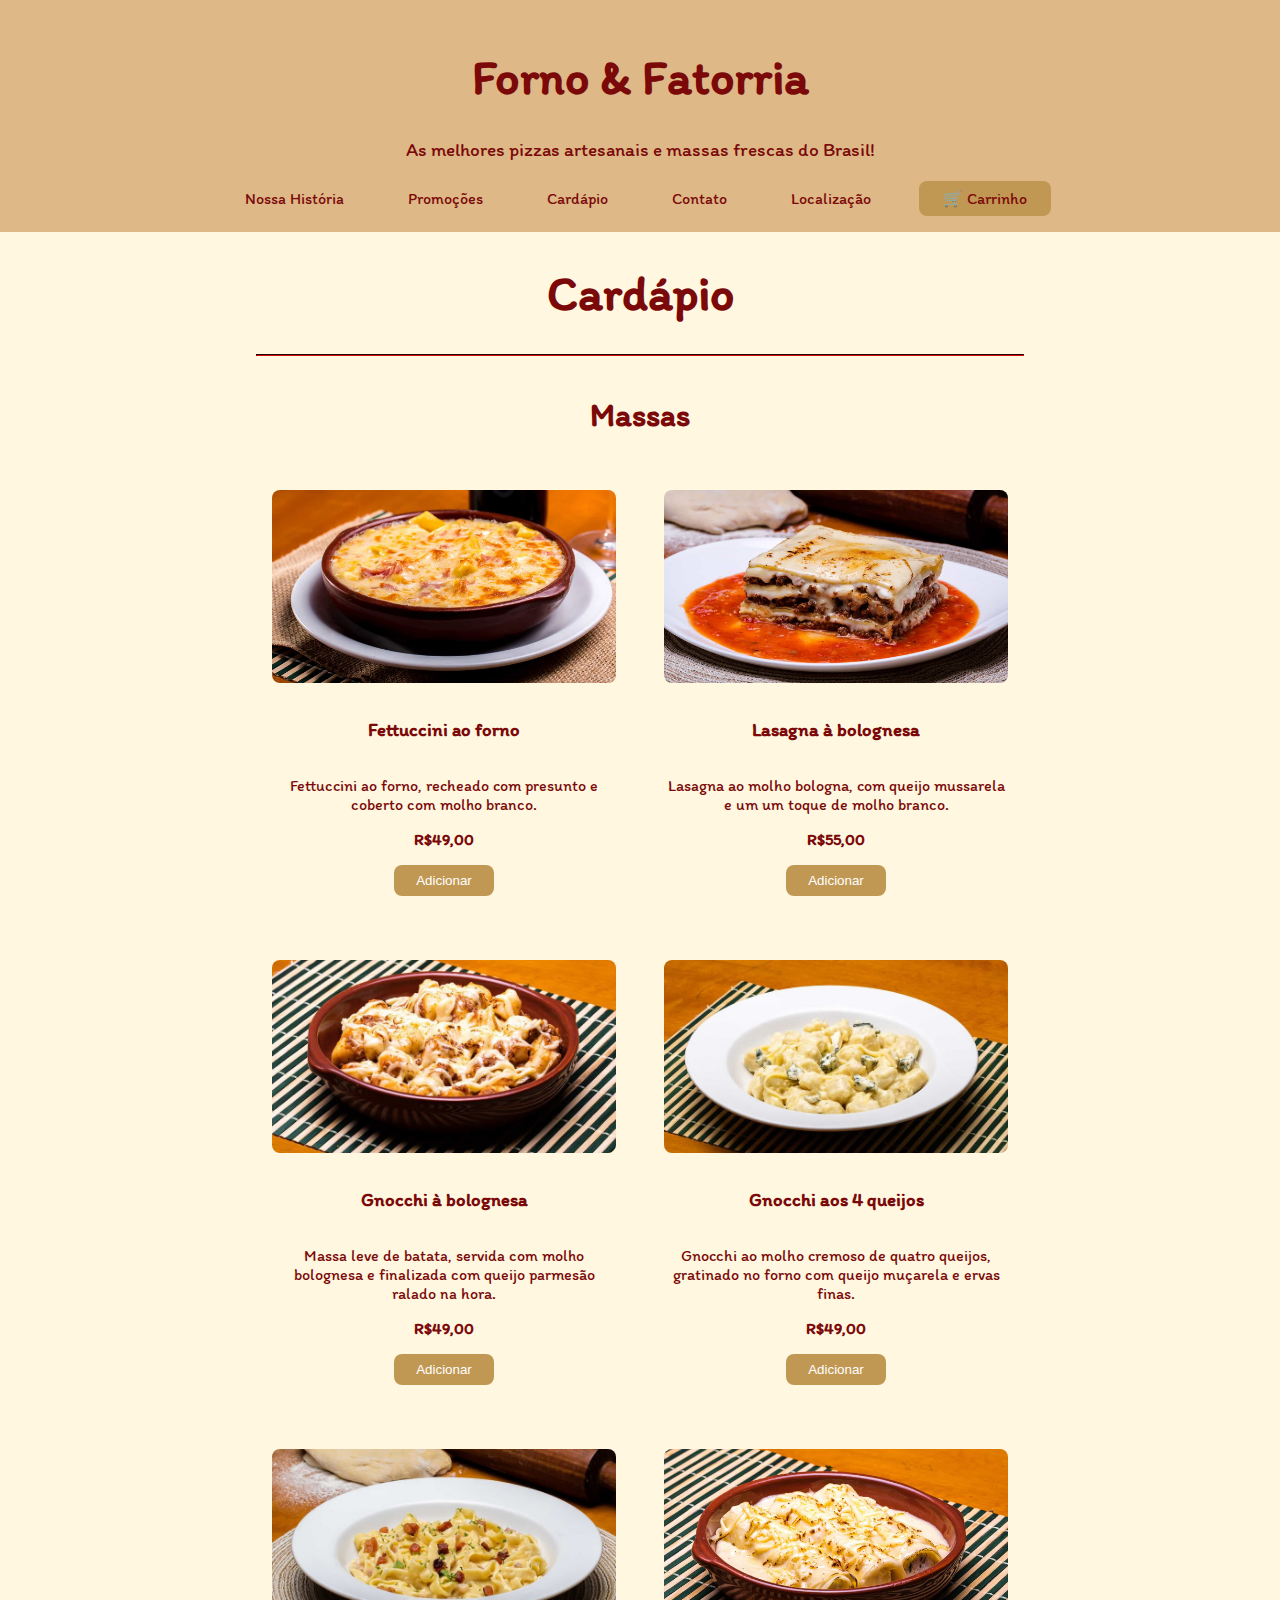
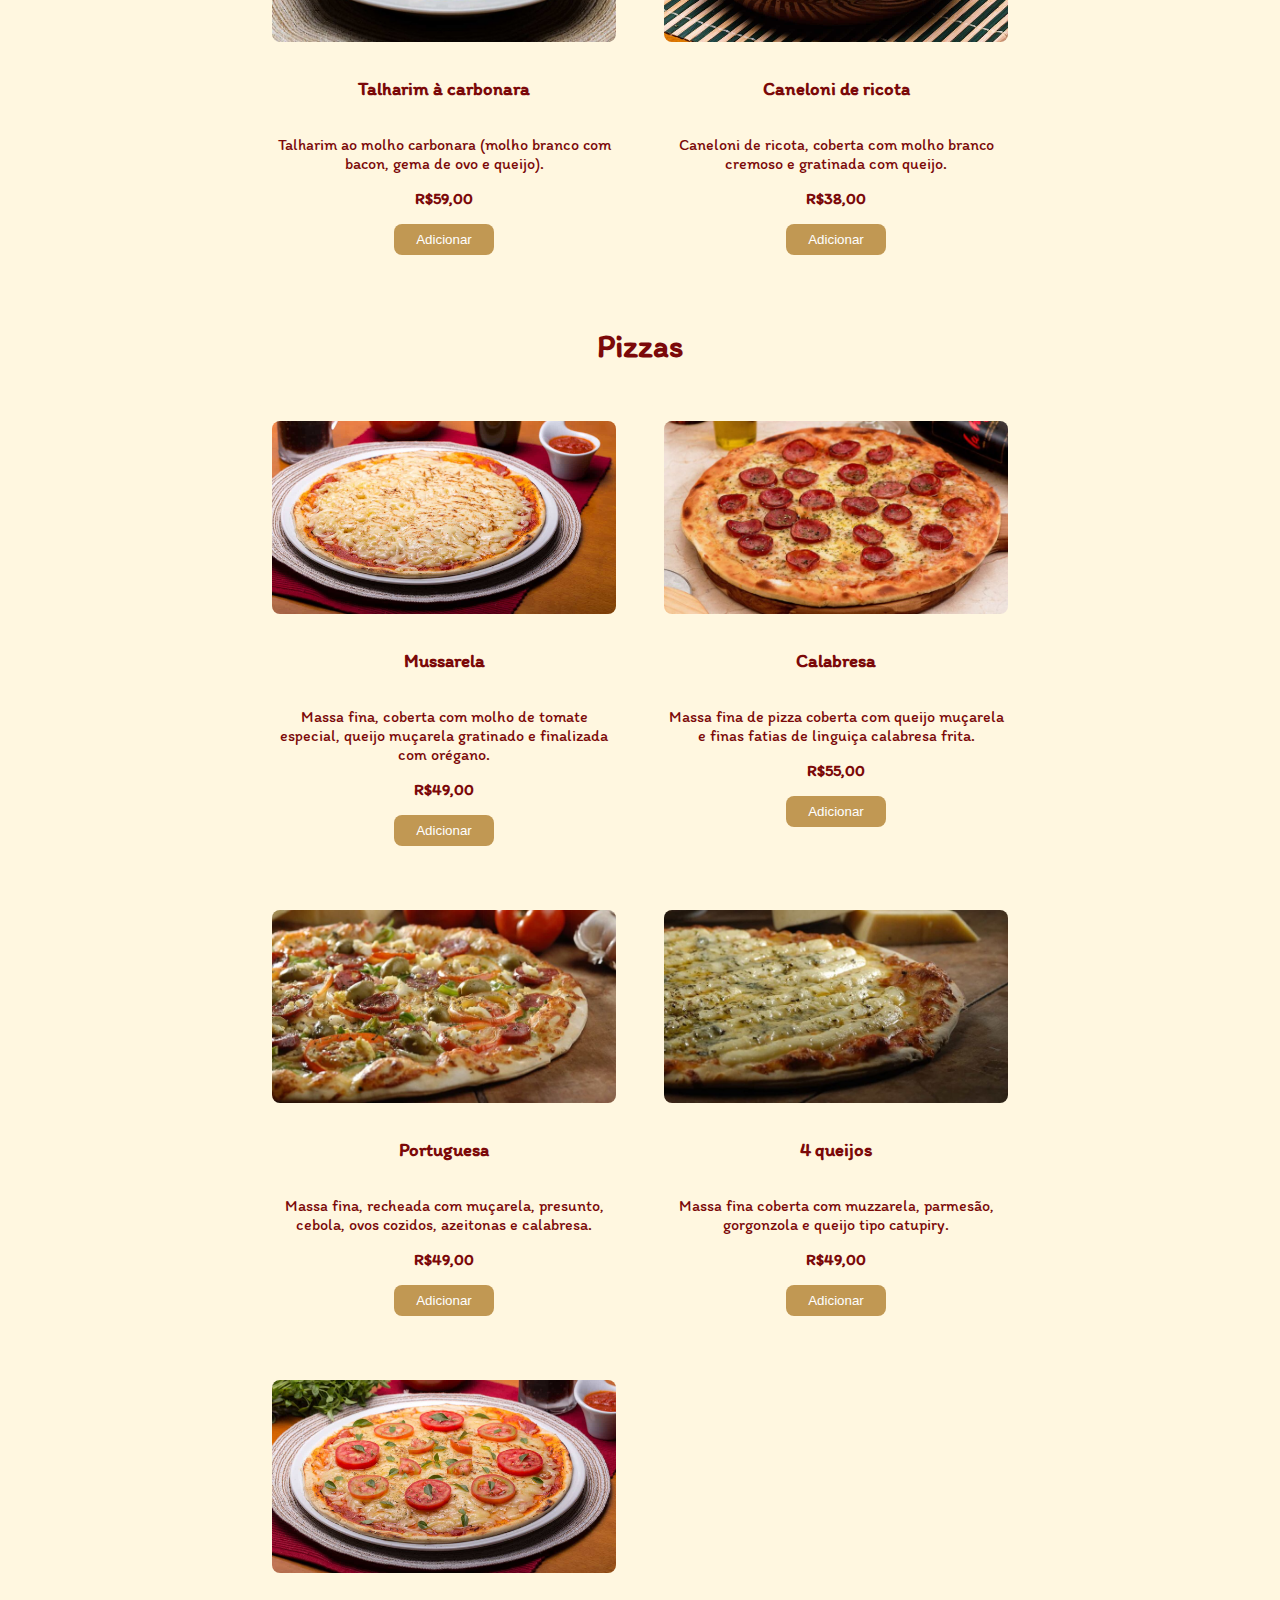
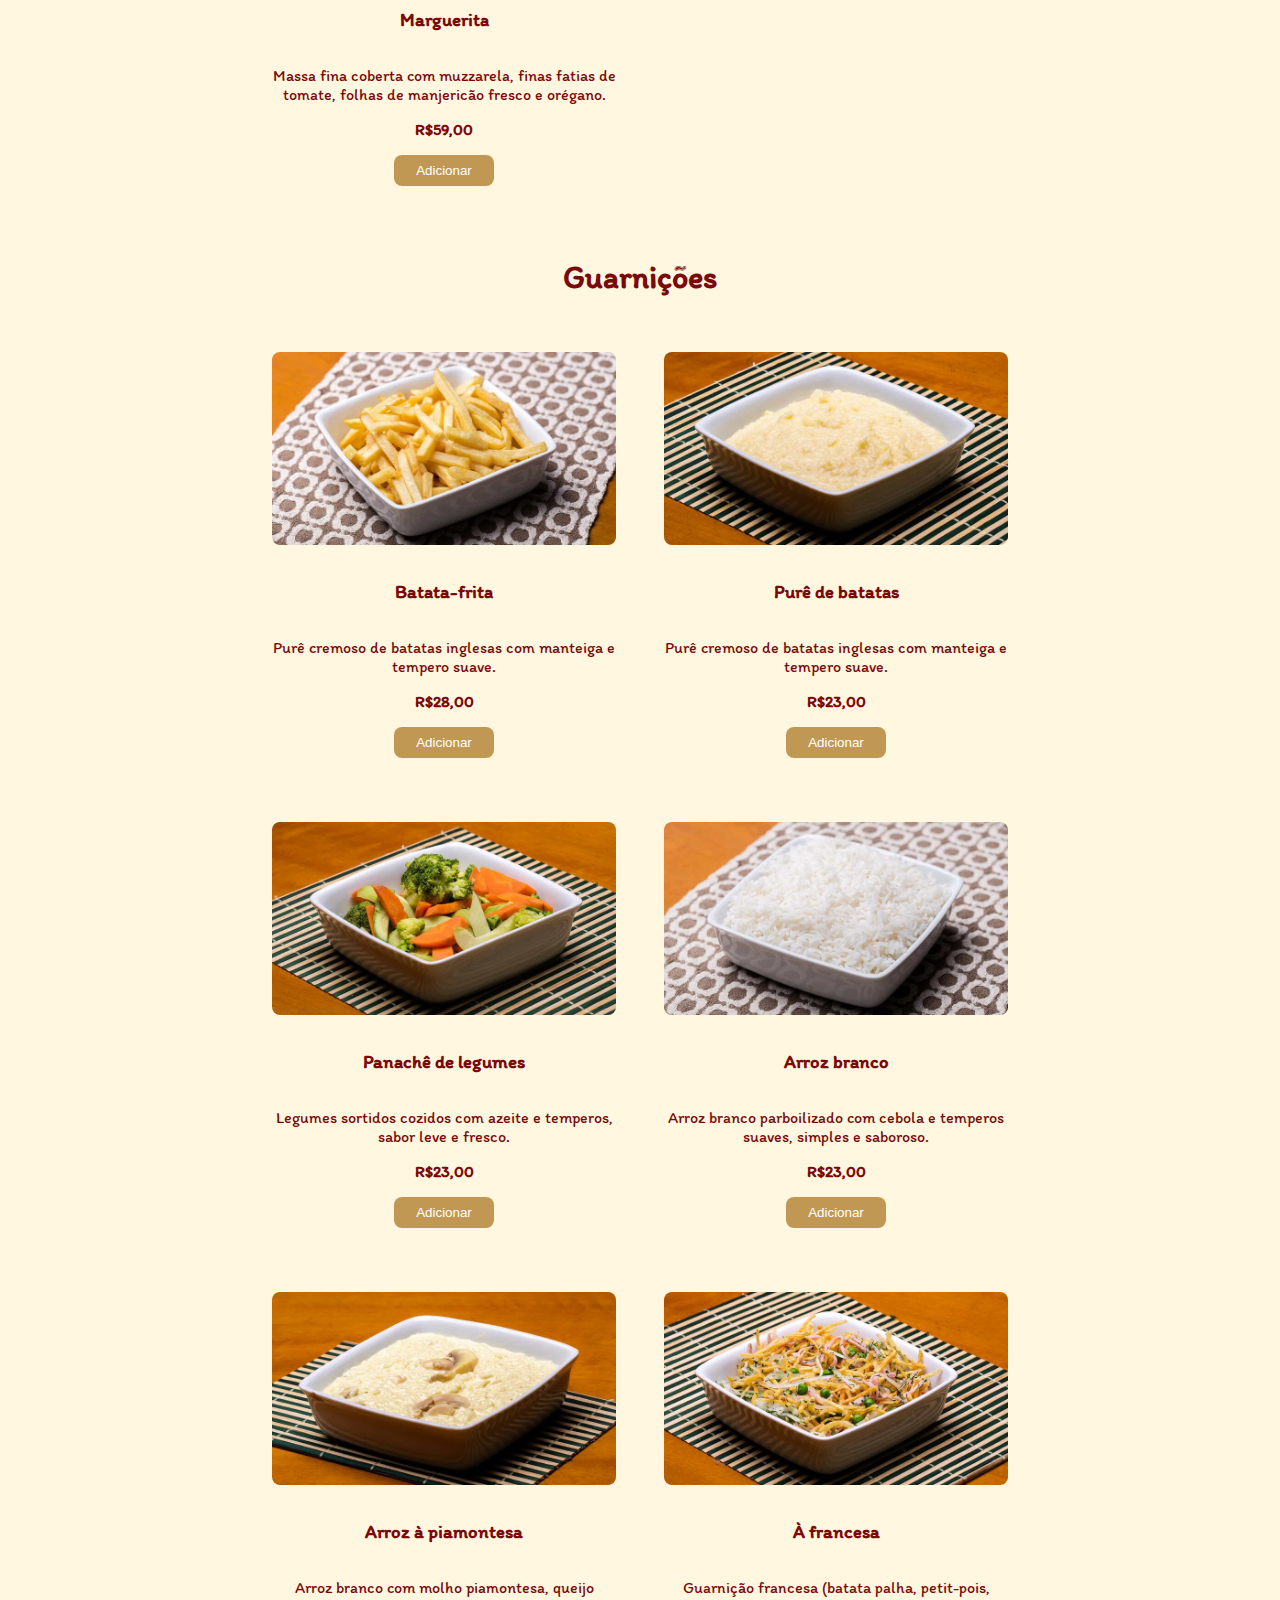
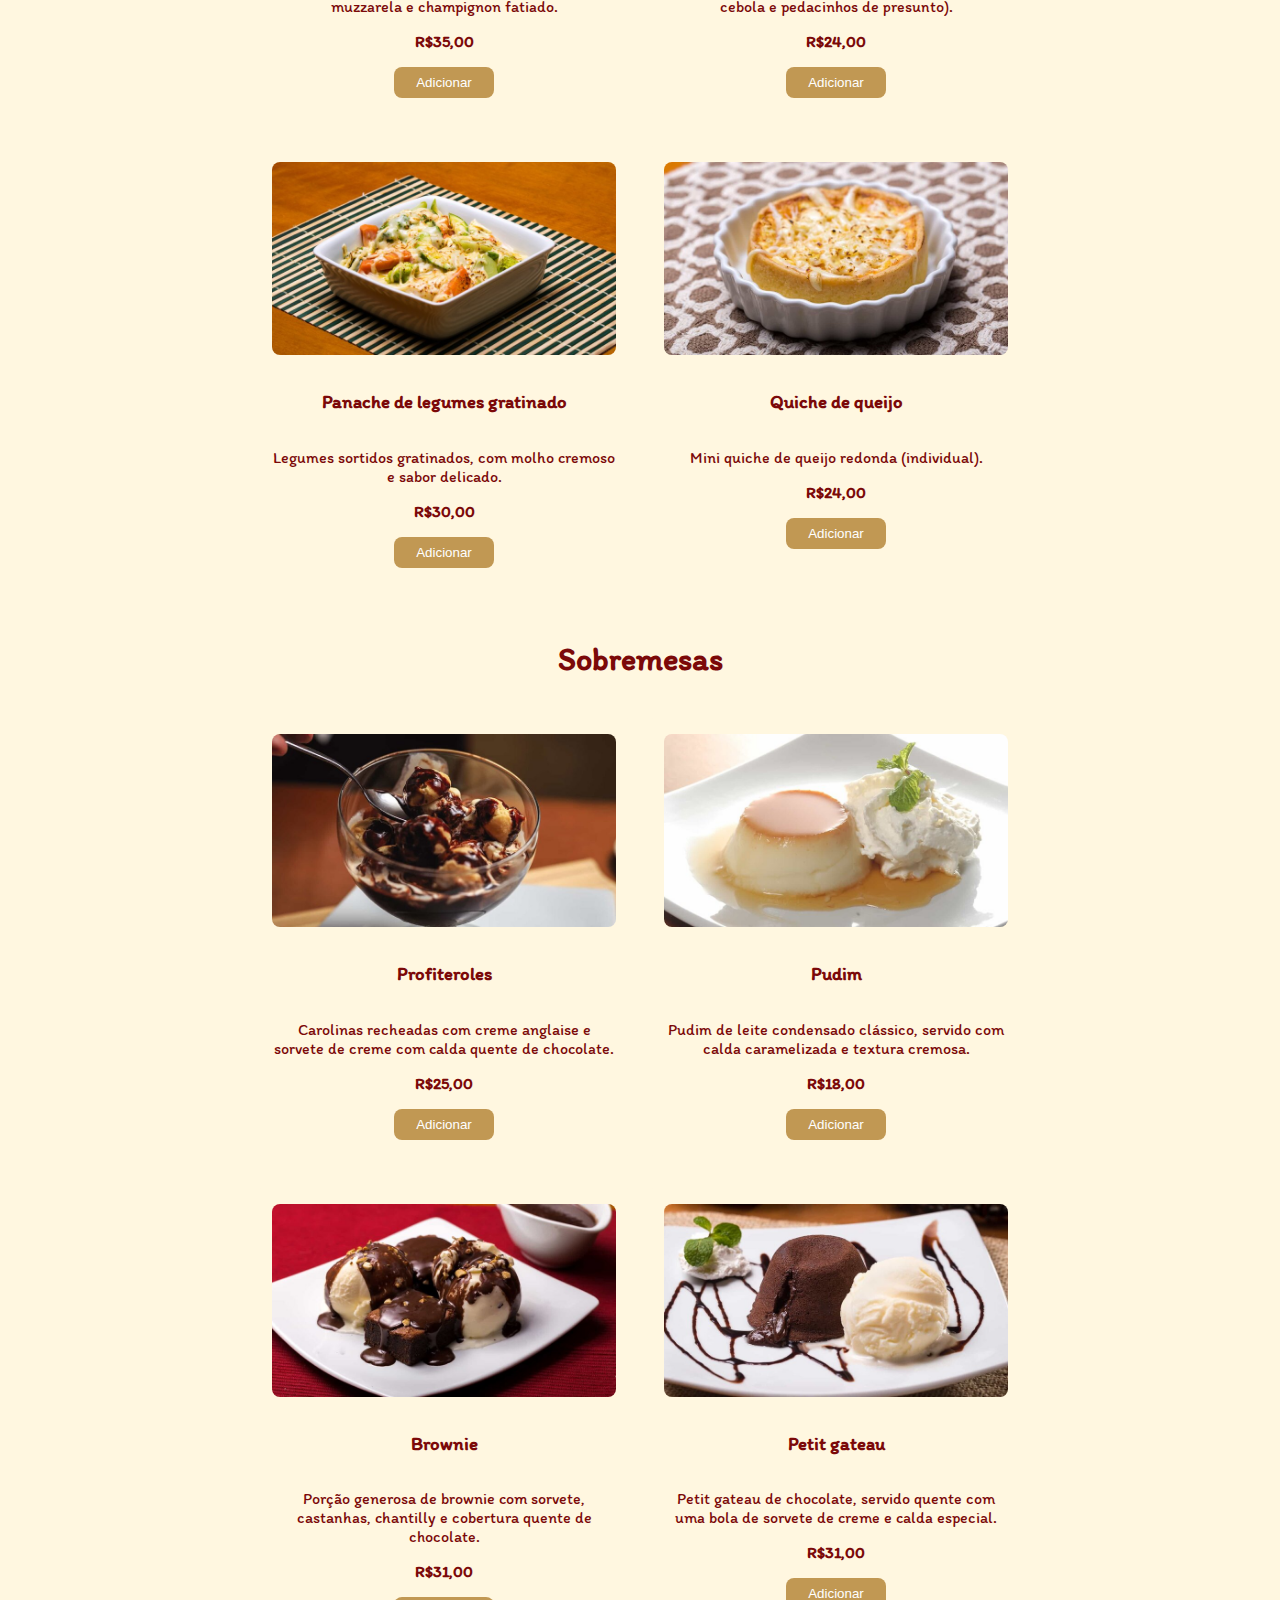
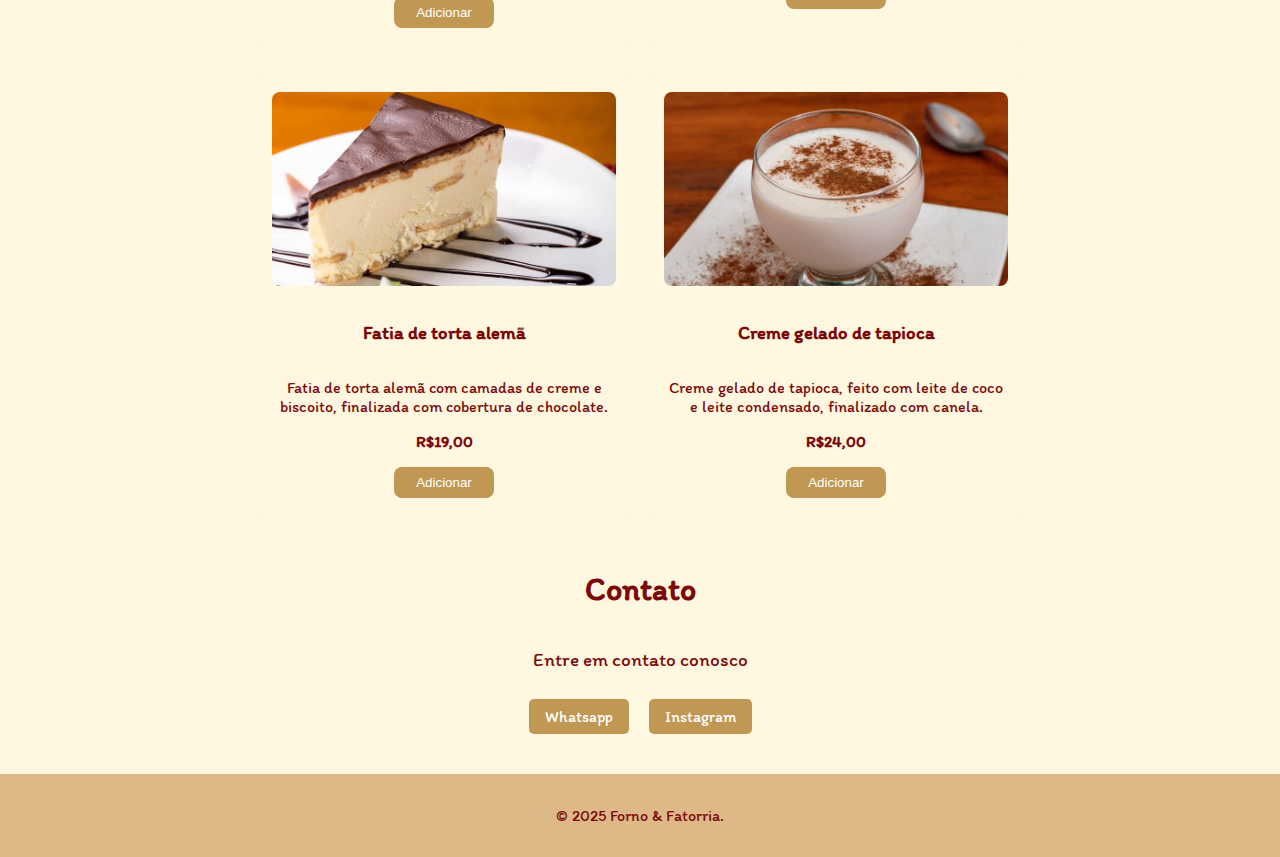
==== commit 1751b318: "Adição da sessão contato, porém com talvez a adição do instagram e whats a serem feitas" ====
--- a/index.html
+++ b/index.html
@@ -37,14 +37,16 @@
               <a href="#Sobremesas">Sobremesas</a>
             </div>
           </div>
-          <a href="">Contato</a>
+          <a href="#Contato">Contato</a>
           <div class="dropdown">
             <a href="#" class="droplist">Localização</a>
             <div class="dropdown__content">
-              <a href="">Copacabana</a>
-              <a href="">Curitiba</a>
-              <a href="">São Paulo</a>
-              <a href="">Balneário Camboriú</a>
+              <a href="https://maps.app.goo.gl/kKi63WgTdTD7X8P18">Copacabana</a>
+              <a href="https://maps.app.goo.gl/dUtgSdjj8CY3RMH28">Curitiba</a>
+              <a href="https://maps.app.goo.gl/2DyLzbKGq9FYcXSX8">São Paulo</a>
+              <a href="https://maps.app.goo.gl/e9p7ad16tsu5TShu7"
+                >Balneário Camboriú</a
+              >
             </div>
           </div>
           <a href="cart.html" class="carrinho__btn">
@@ -140,8 +142,8 @@
           <img src="./Assets/Caneloni-de-ricota.jpg" alt="Caneloni de ricota" />
           <h3>Caneloni de ricota</h3>
           <p>
-            Caneloni de ricota, coberta com molho branco cremoso e
-            gratinada com queijo.
+            Caneloni de ricota, coberta com molho branco cremoso e gratinada com
+            queijo.
           </p>
           <span class="preco">R$38,00</span>
           <button class="adicionar">Adicionar</button>
@@ -383,6 +385,15 @@
           </p>
           <span class="preco">R$24,00</span>
           <button class="adicionar">Adicionar</button>
+        </div>
+      </section>
+
+      <section id="Contato">
+        <h2>Contato</h2>
+        <p>Entre em contato conosco</p>
+        <div class="redes-sociais">
+          <a href="#" target="_blank">Whatsapp</a>
+          <a href="#" target="_blank">Instagram</a>
         </div>
       </section>
     </main>
--- a/css/styles.css
+++ b/css/styles.css
@@ -51,7 +51,7 @@
   color: wheat;
 }
 
-.carrinho__btn{
+.carrinho__btn {
   background-color: #c19853;
   border-radius: 8px;
   width: 100px;
@@ -90,7 +90,6 @@
   display: block;
 }
 
-
 /* Estilização das seções da página */
 
 main {
@@ -148,7 +147,35 @@
 }
 
 .adicionar:hover {
-  background-color: #388E3C;
+  background-color: #388e3c;
+}
+
+/* Estilização da Seção Contatos */
+
+#Contato {
+  text-align: center;
+  margin-top: 2rem;
+}
+
+.redes-sociais a {
+  display: inline-block;
+  background-color: #c19853;
+  color: #fff;
+  padding: 0.5rem 1rem;
+  border-radius: 5px;
+  text-decoration: none;
+  margin: 0.5rem;
+}
+
+.redes-sociais a:hover{
+  background-color: #388e3c;
+}
+
+#Contato p {
+  color: #7b0909;
+  font-size: 1.2rem;
+  border-bottom: 2rem;
+
 }
 
 /* Estilização do modal de compra */
@@ -161,7 +188,7 @@
   top: 0;
   width: 100%;
   height: 100%;
-  background-color: rgba(0, 0, 0, 0.5); 
+  background-color: rgba(0, 0, 0, 0.5);
   justify-content: center;
   align-items: center;
 }
@@ -171,7 +198,7 @@
   padding: 20px;
   border-radius: 8px;
   text-align: center;
-  width: 300px; 
+  width: 300px;
 }
 
 .close {
@@ -180,7 +207,6 @@
   cursor: pointer;
 }
 
-
 /* Estilo da área de quantidade */
 
 #quantidade {
@@ -192,7 +218,7 @@
 }
 
 #confirmar-adicao {
-  background-color: #4CAF50; 
+  background-color: #4caf50;
   color: #fff;
   border: none;
   padding: 10px 20px;
@@ -202,9 +228,8 @@
 }
 
 #confirmar-adicao:hover {
-  background-color: #388E3C; /
-}
-
+  background-color: #388e3c;
+}
 
 /* Estilização do footer da página */
 
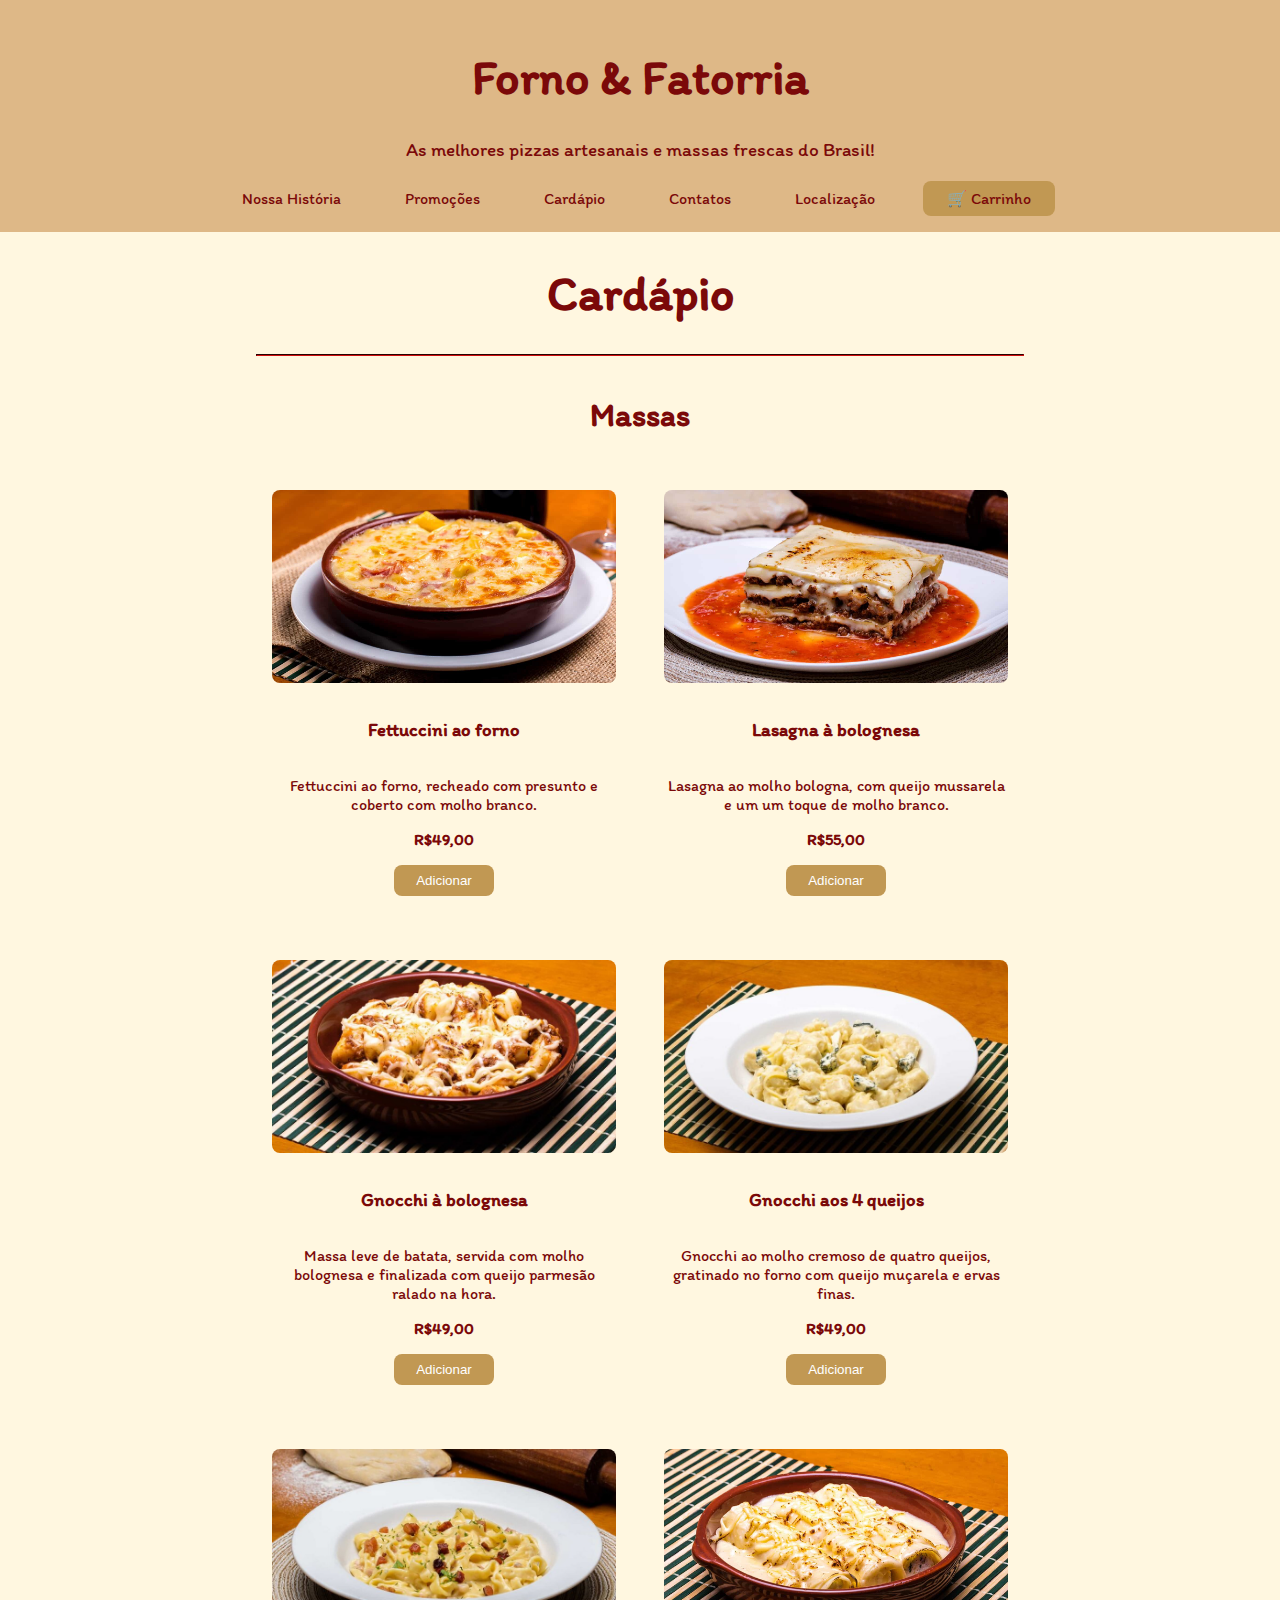
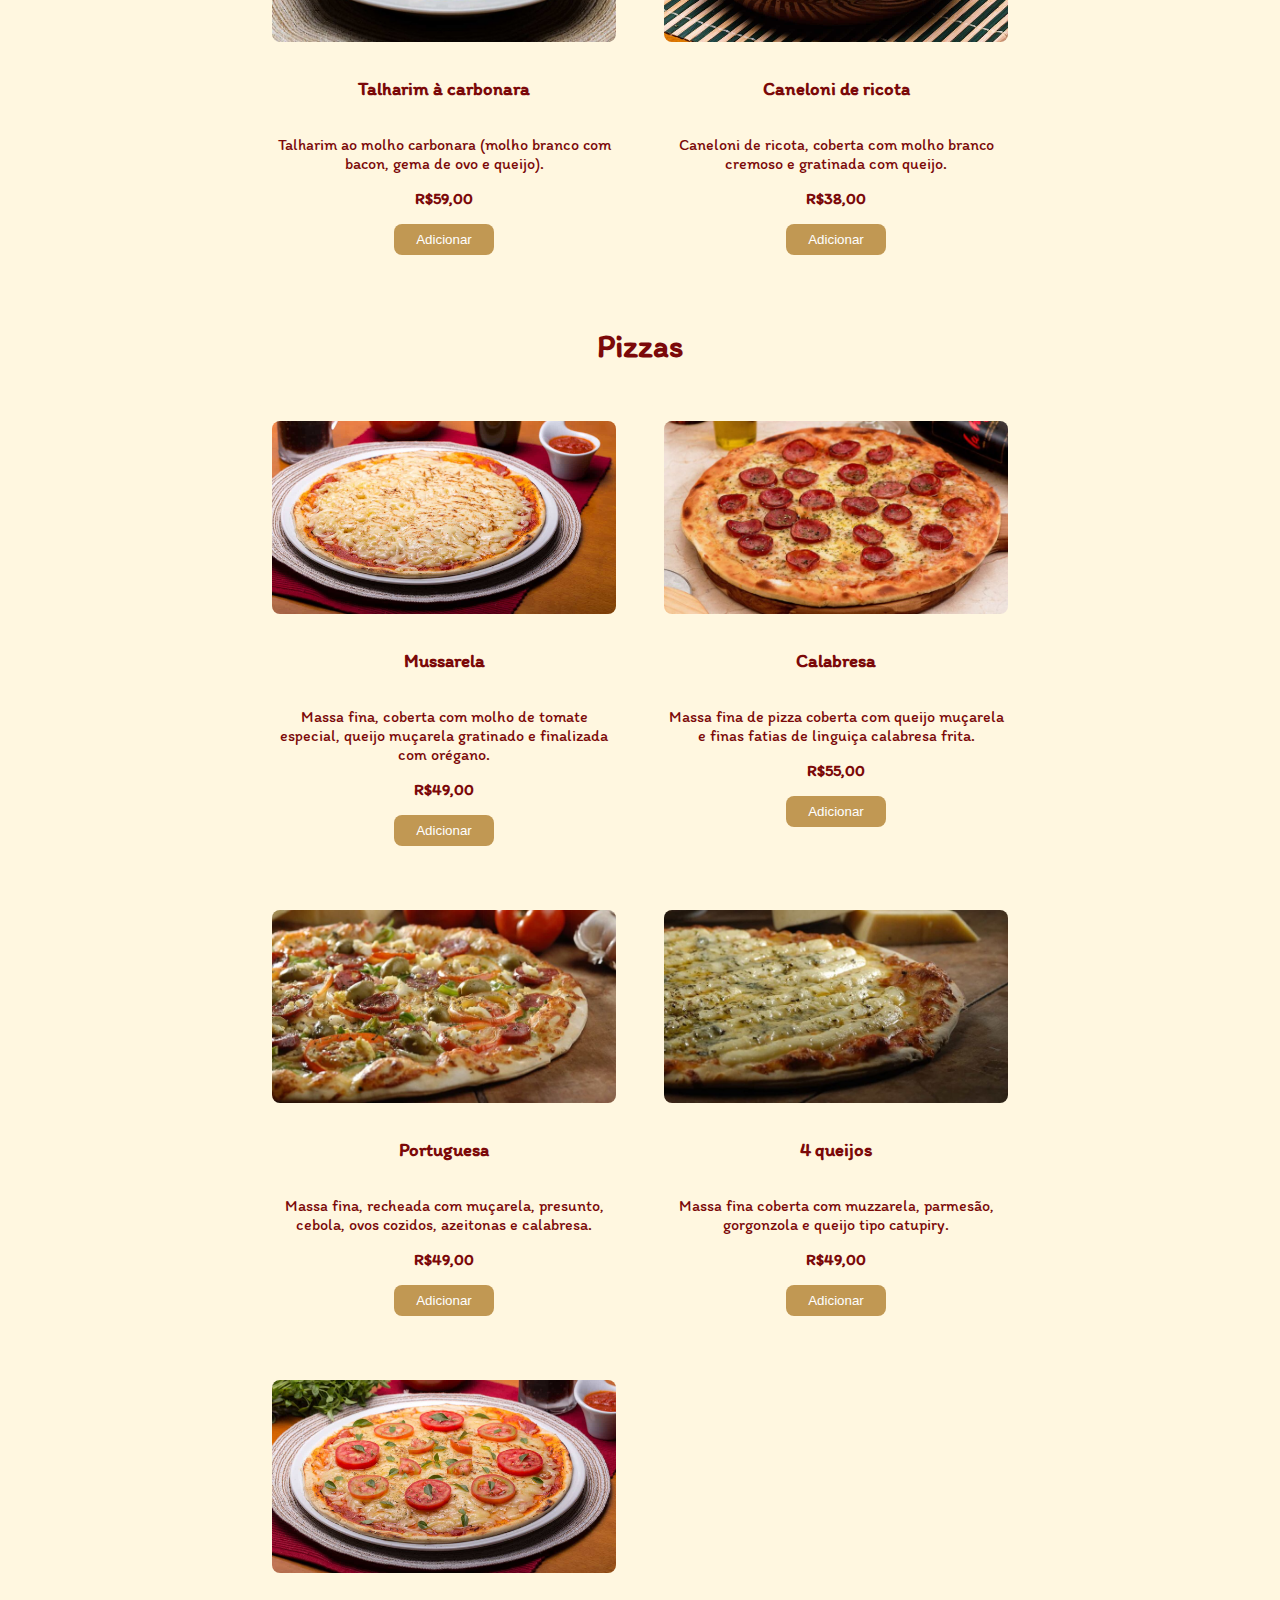
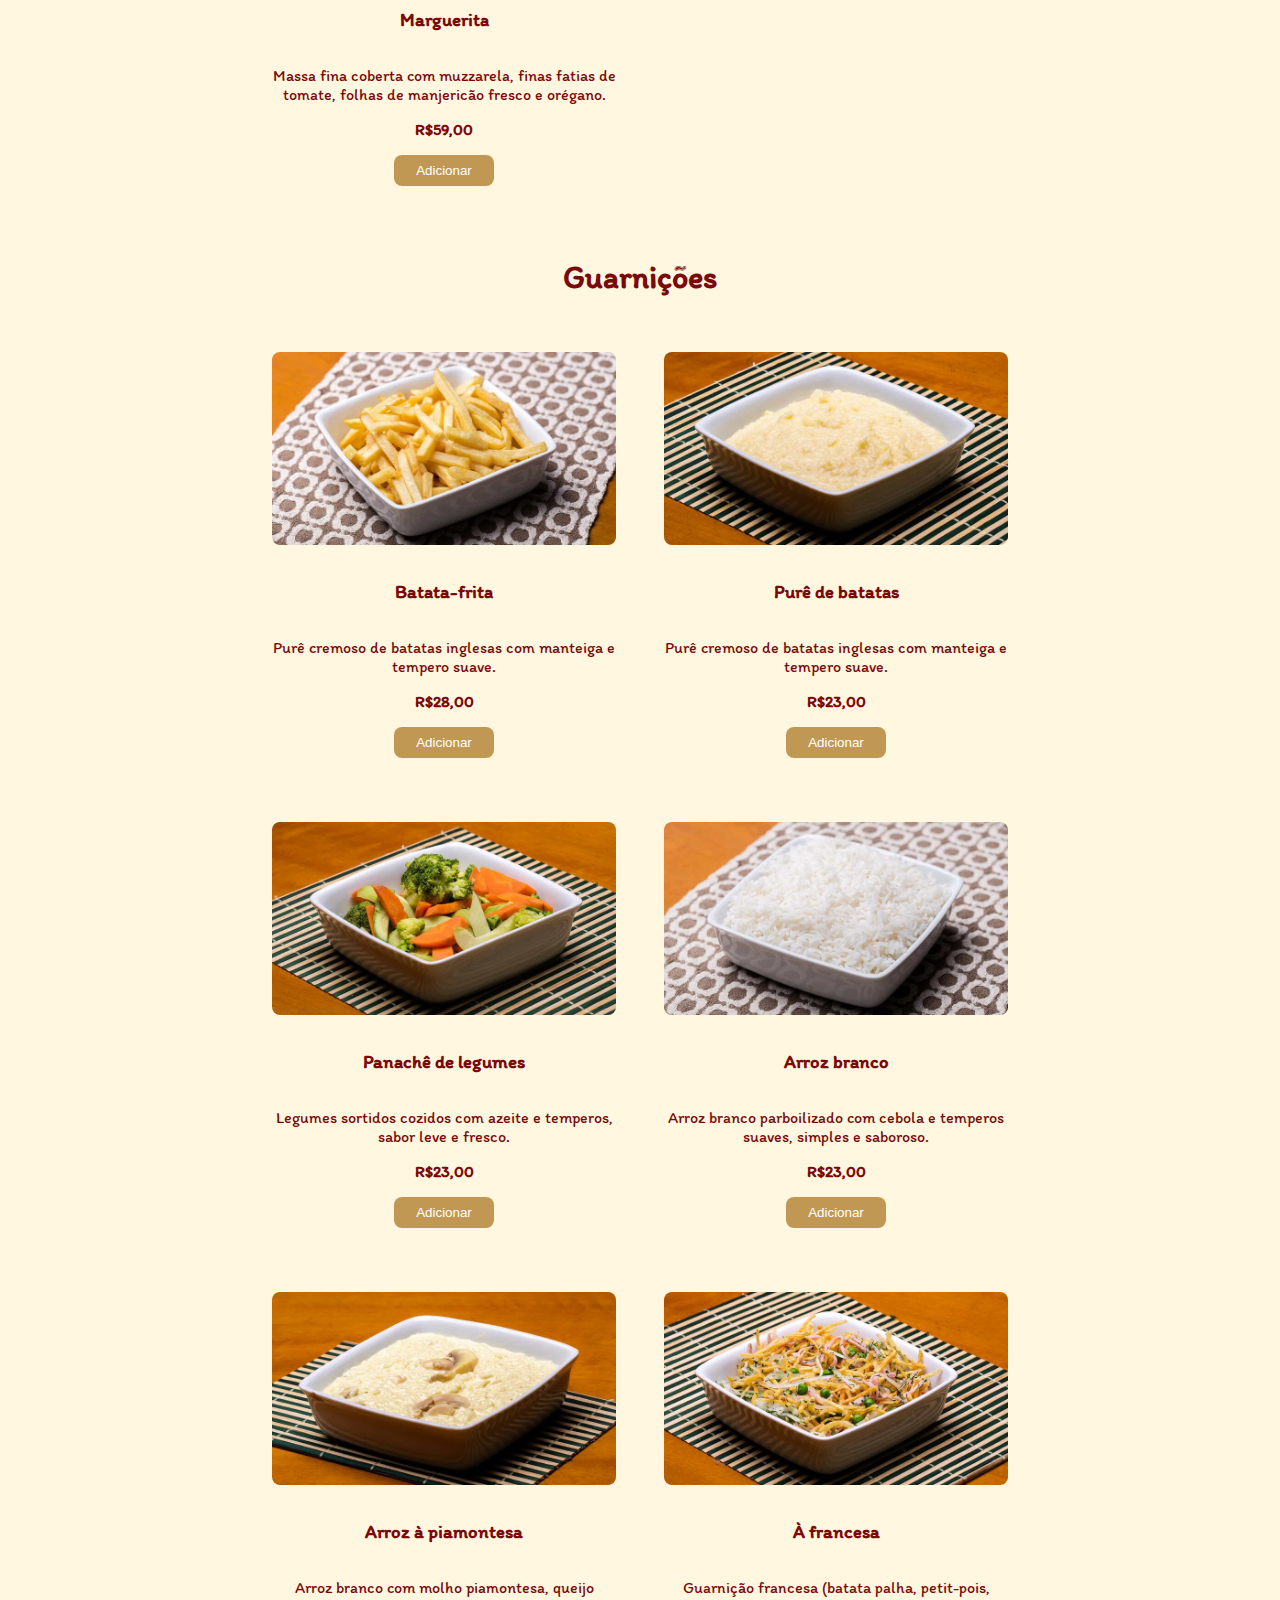
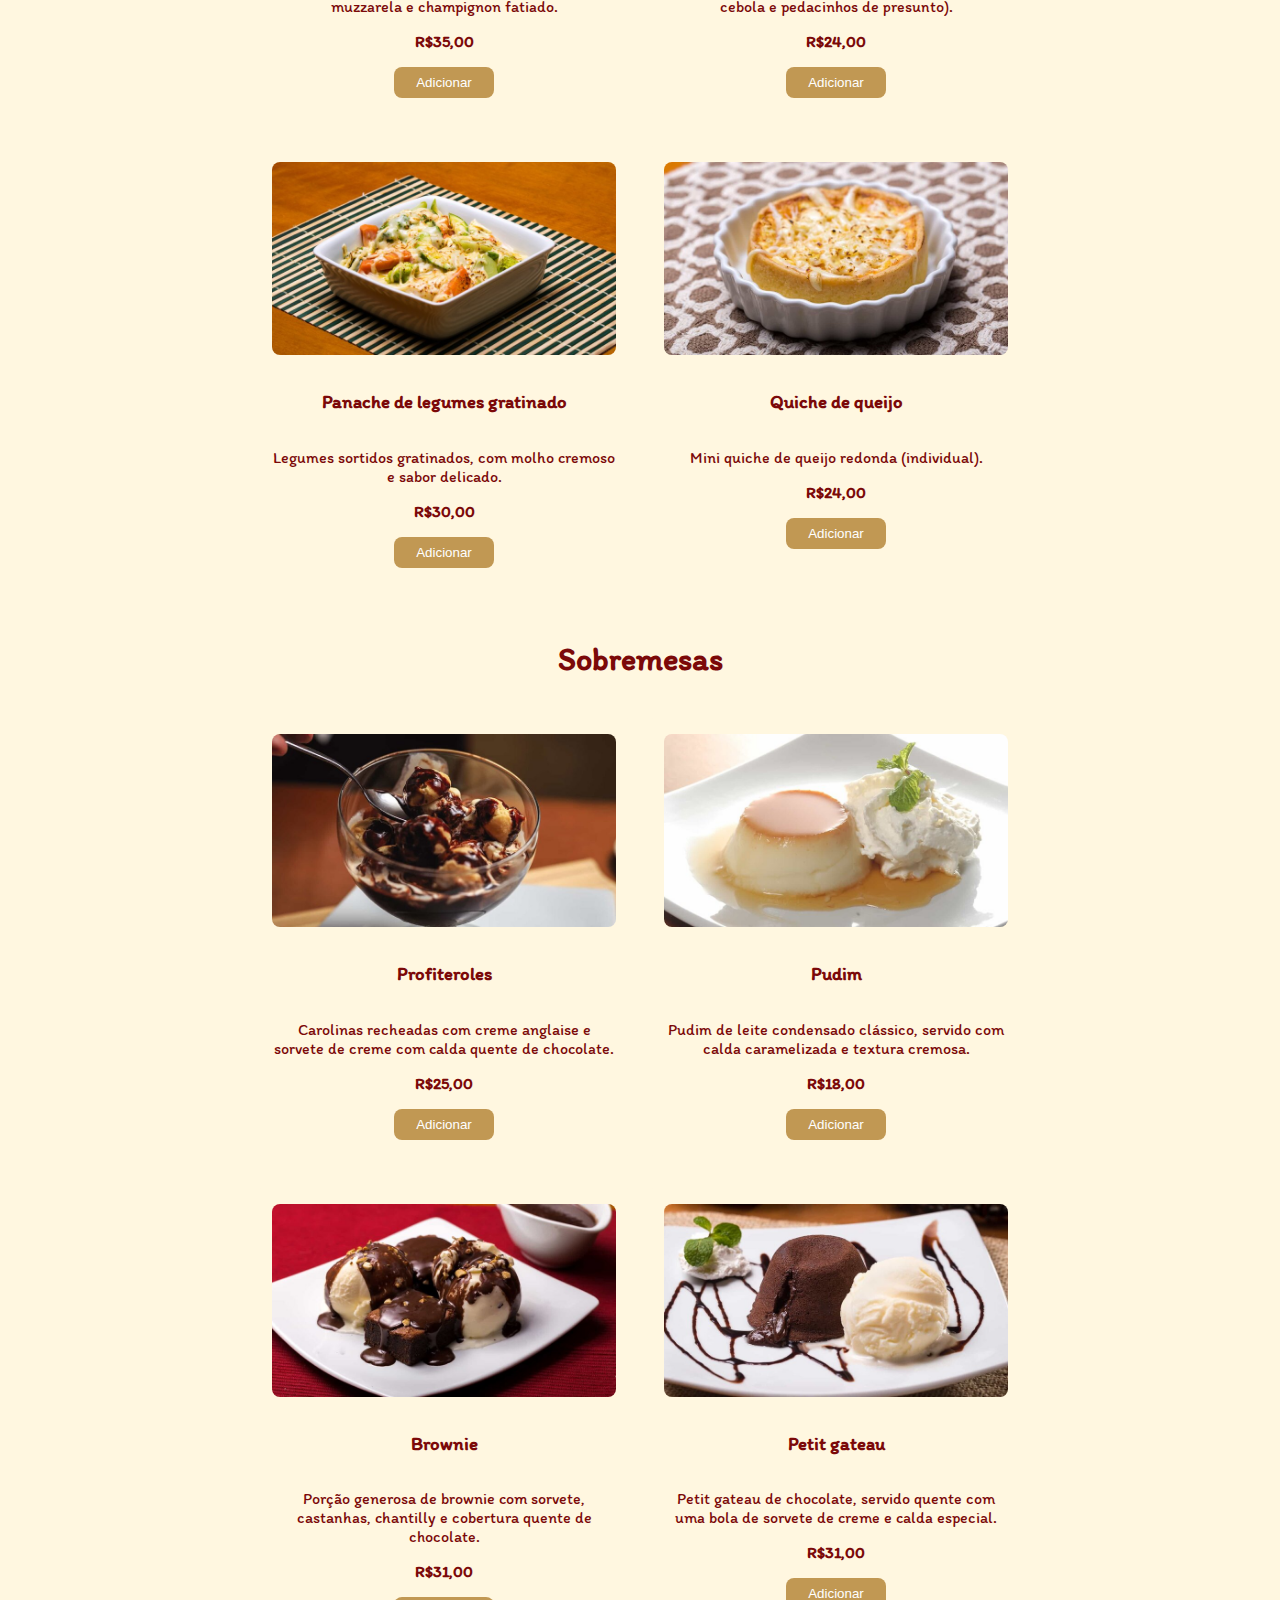
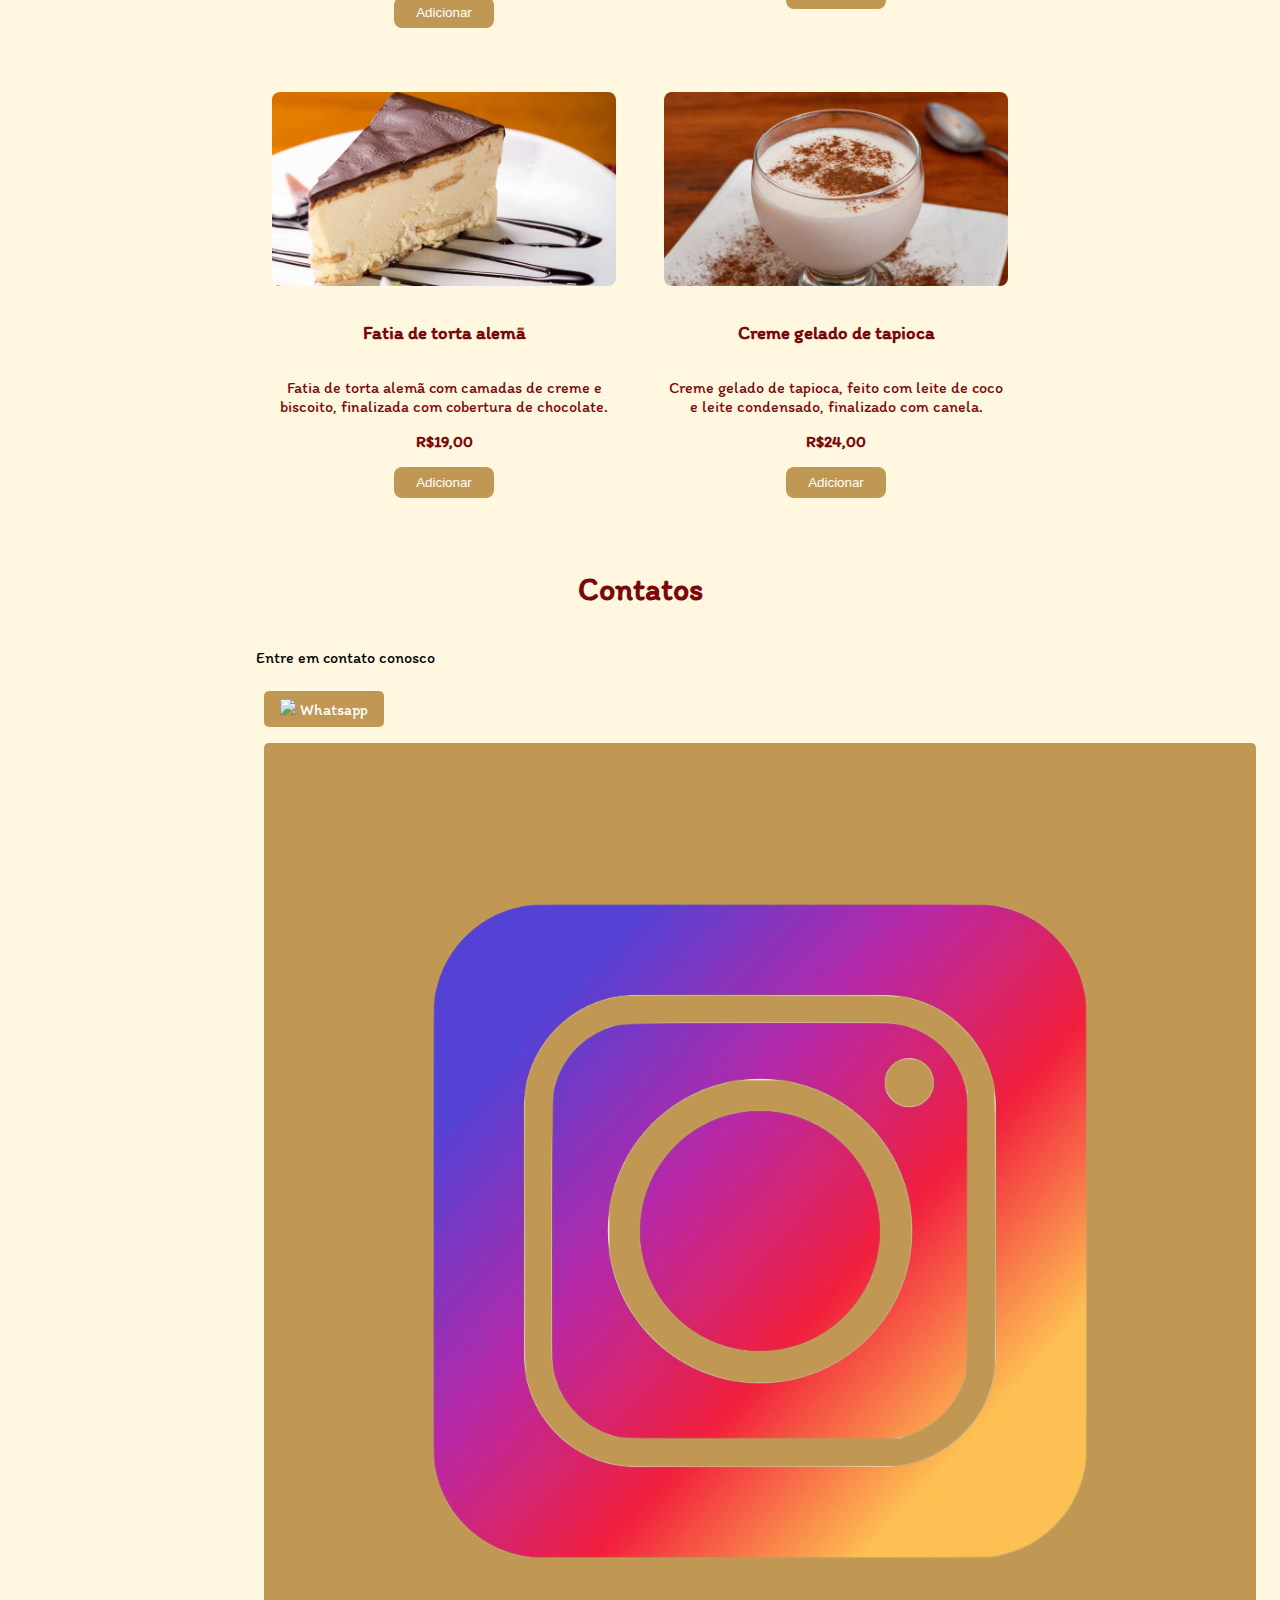
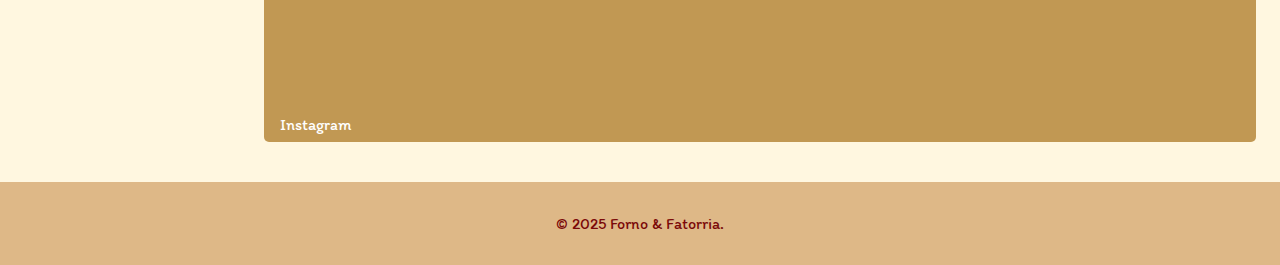
==== commit e7be3c13: "Criação da página de promoções e término da sessão de sucos" ====
--- a/index.html
+++ b/index.html
@@ -13,6 +13,7 @@
       media="screen"
       href="./css/styles.css"
     />
+    
     <link
       href="https://fonts.googleapis.com/css2?family=Itim&display=swap"
       rel="stylesheet"
@@ -26,7 +27,7 @@
 
         <nav class="header__navigation">
           <a href="">Nossa História</a>
-          <a href="">Promoções</a>
+          <a href="promocoes.html">Promoções</a>
           <div class="dropdown">
             <a href="#" class="droplist">Cardápio</a>
             <div class="dropdown__content">
@@ -37,7 +38,7 @@
               <a href="#Sobremesas">Sobremesas</a>
             </div>
           </div>
-          <a href="#Contato">Contato</a>
+          <a href="#Contatos">Contatos</a>
           <div class="dropdown">
             <a href="#" class="droplist">Localização</a>
             <div class="dropdown__content">
@@ -388,12 +389,24 @@
         </div>
       </section>
 
-      <section id="Contato">
-        <h2>Contato</h2>
+      <!-- Seção Contatos -->
+
+      <section id="Contatos">
+        <h2>Contatos</h2>
         <p>Entre em contato conosco</p>
         <div class="redes-sociais">
-          <a href="#" target="_blank">Whatsapp</a>
-          <a href="#" target="_blank">Instagram</a>
+          <a href="https://whatsapp.com/dl/" target="_blank">
+            <img
+              src="https://logospng.org/download/whatsapp/logo-whatsapp-1024.png"
+            />
+            Whatsapp</a
+          >
+          <a
+            href="https://www.instagram.com/paulo._carraro?igsh=M3N1c3pjMjYwdzhw"
+            target="_blank"
+          >
+            <img src="/Assets/Instagram.png" />Instagram</a
+          >
         </div>
       </section>
     </main>
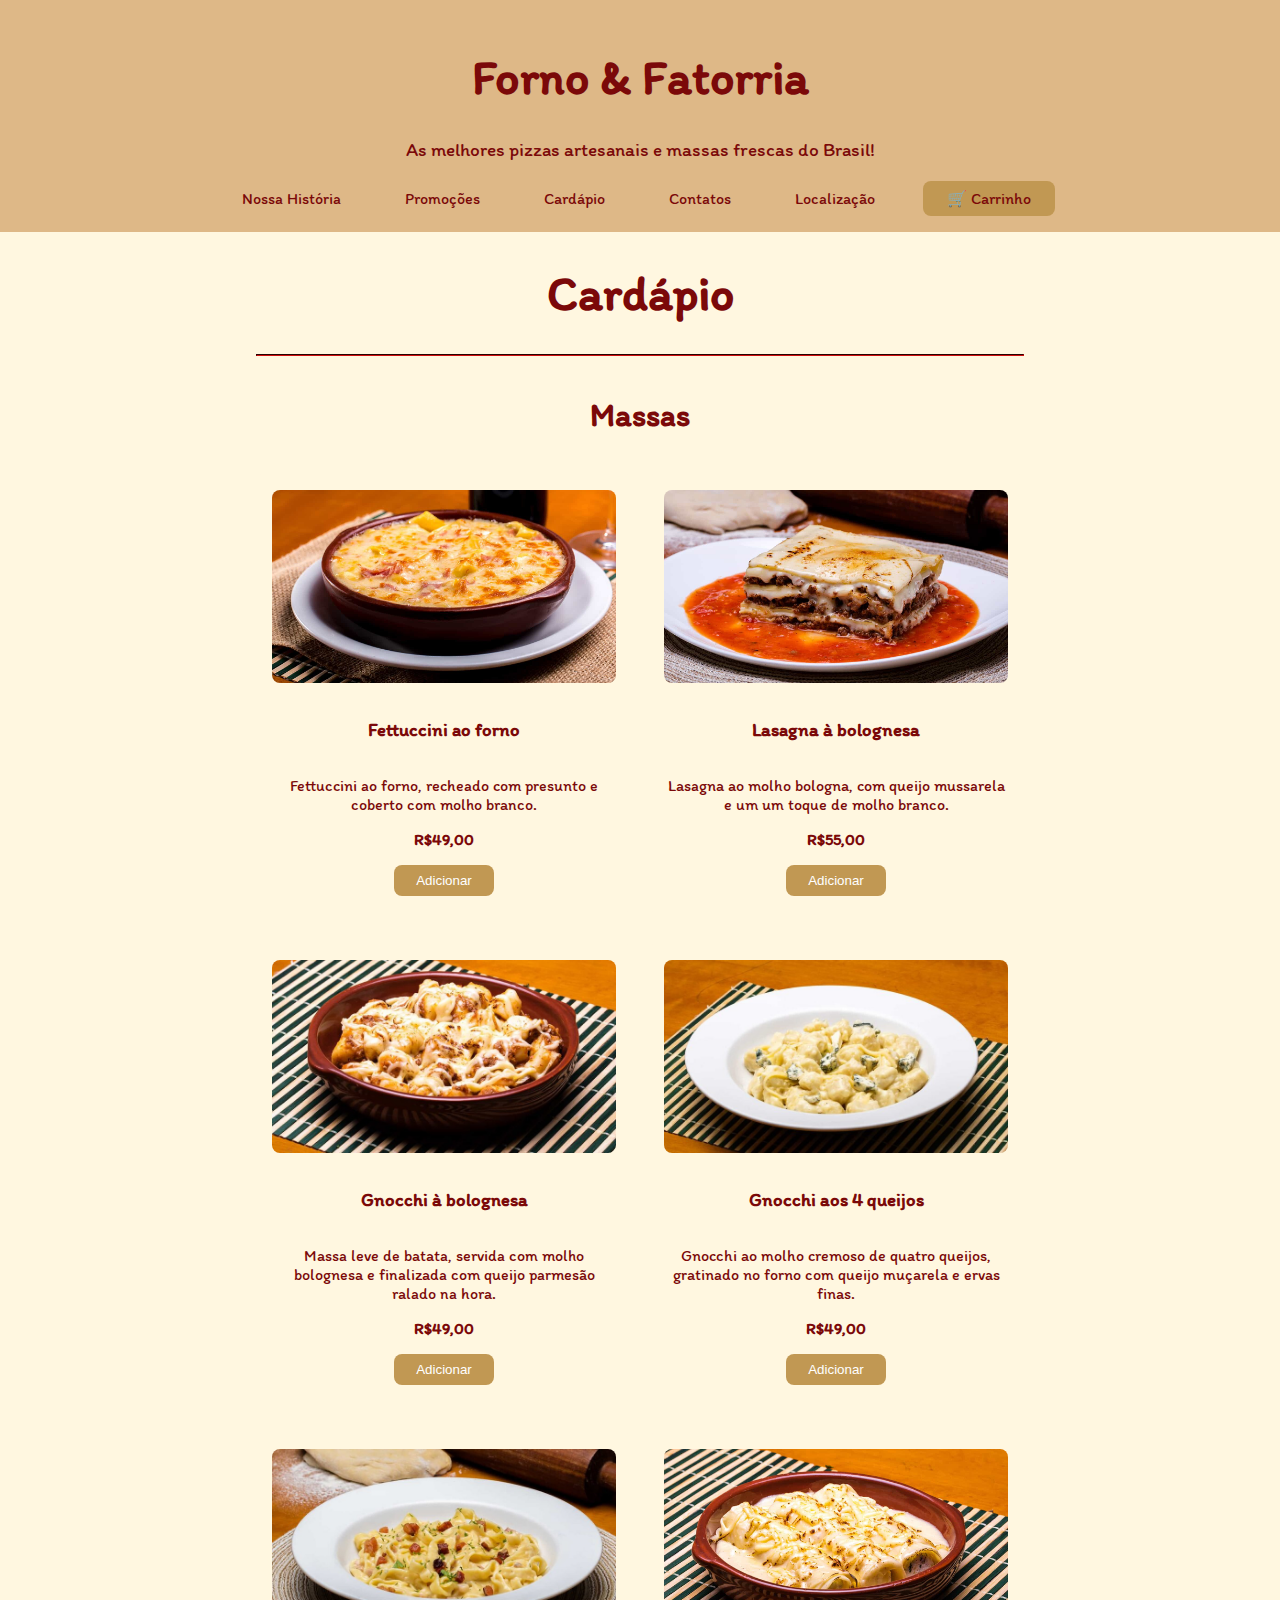
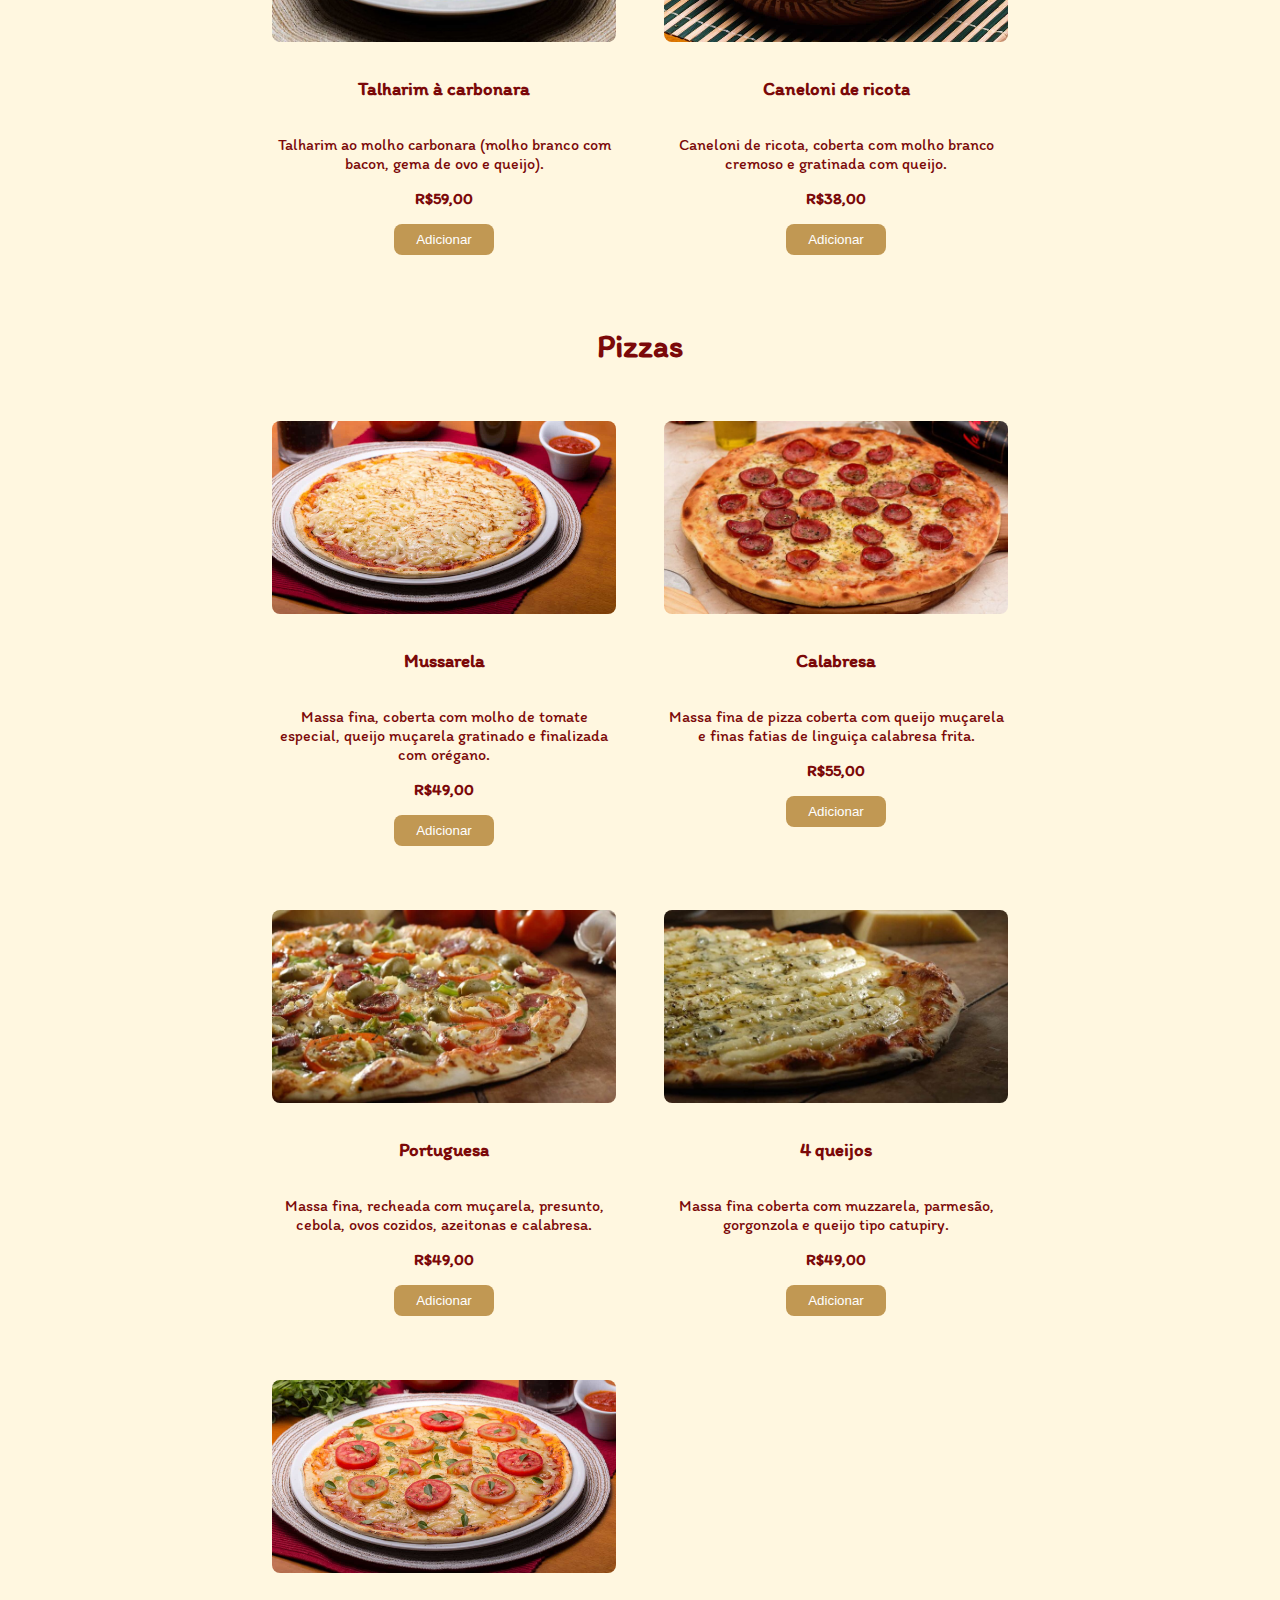
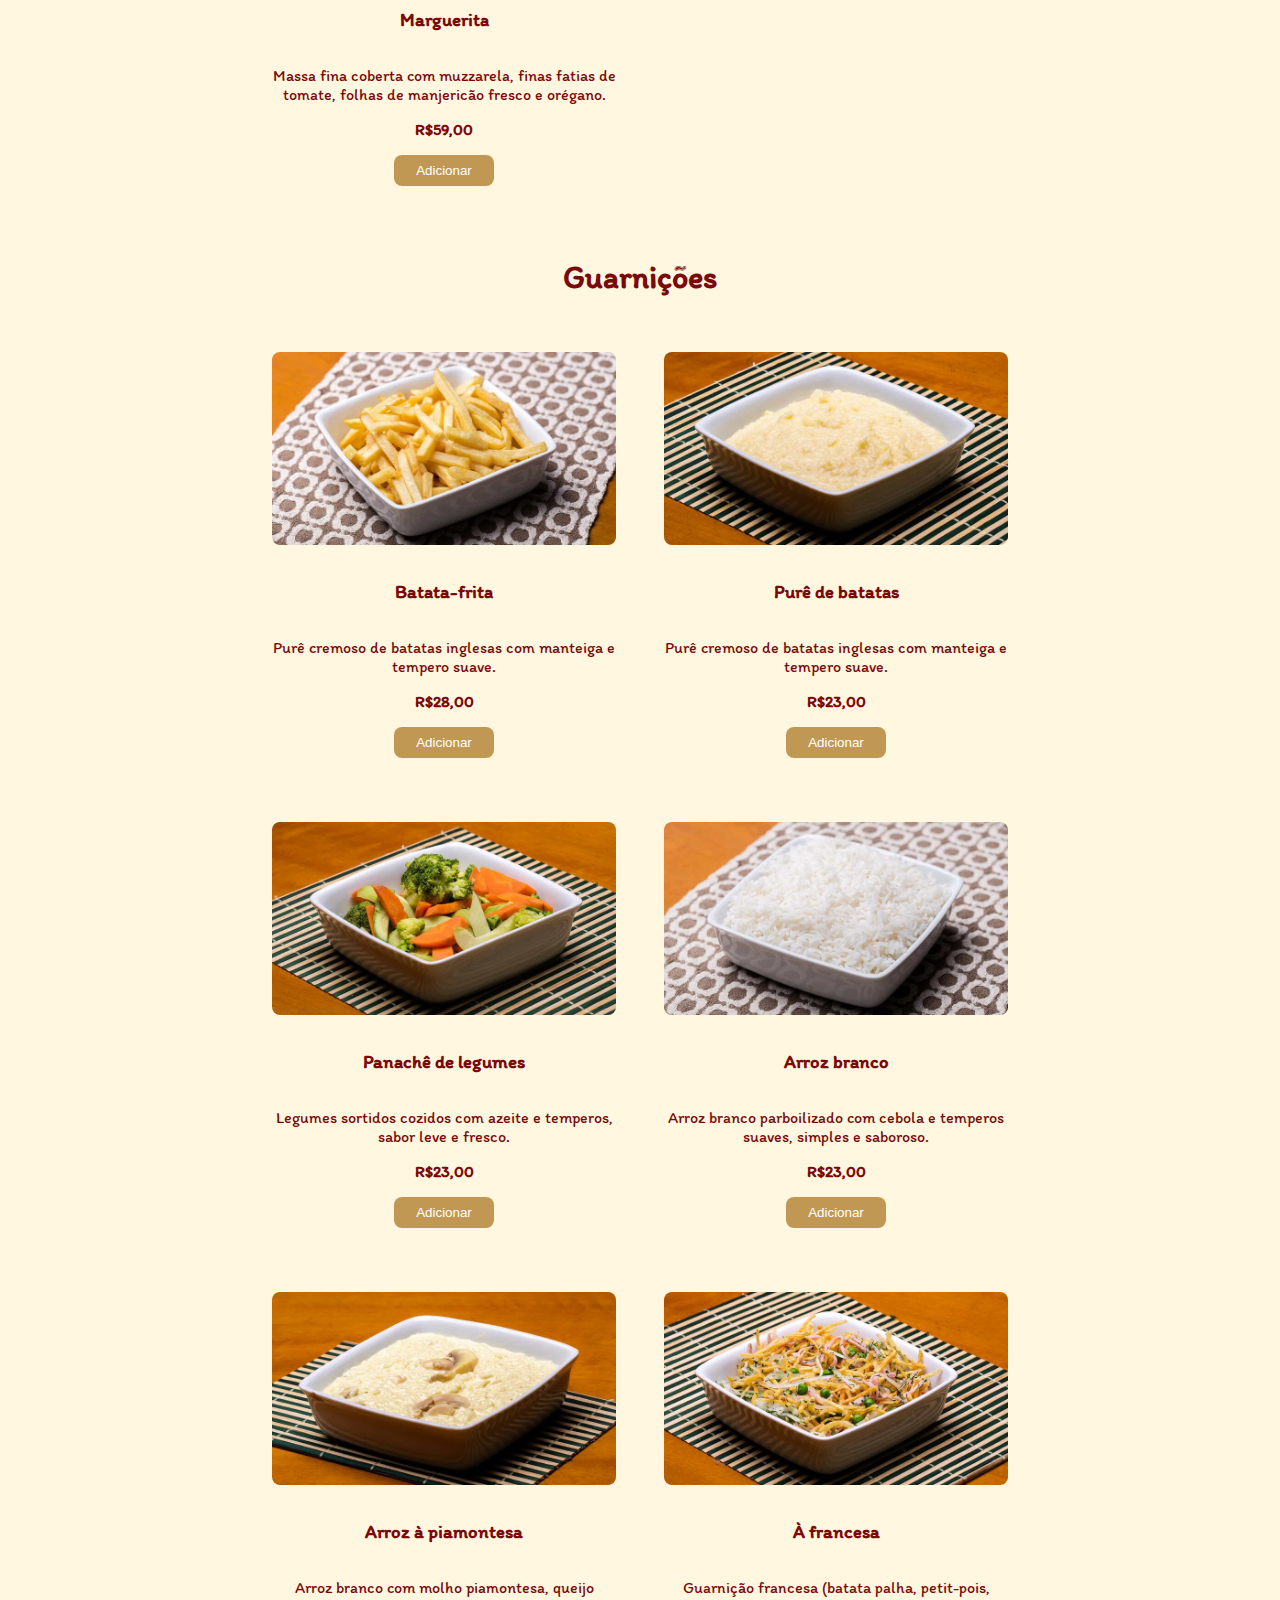
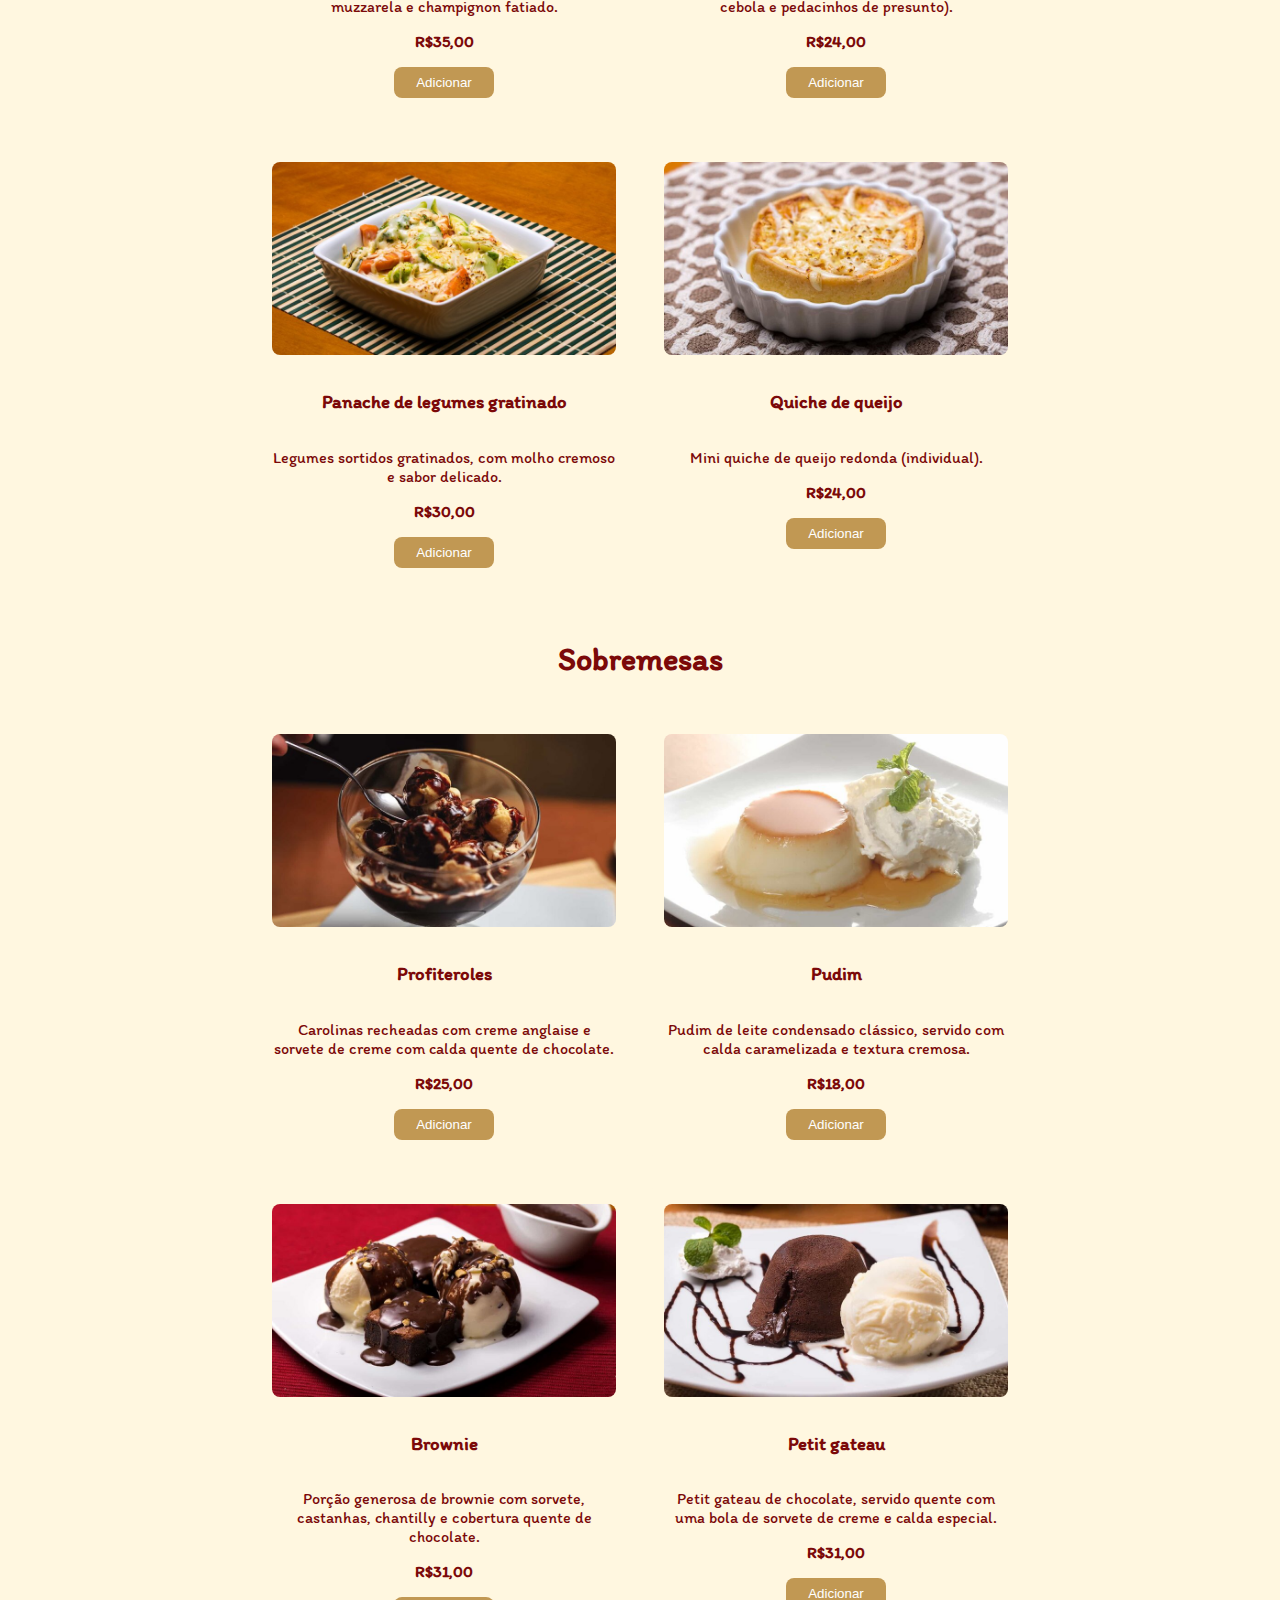
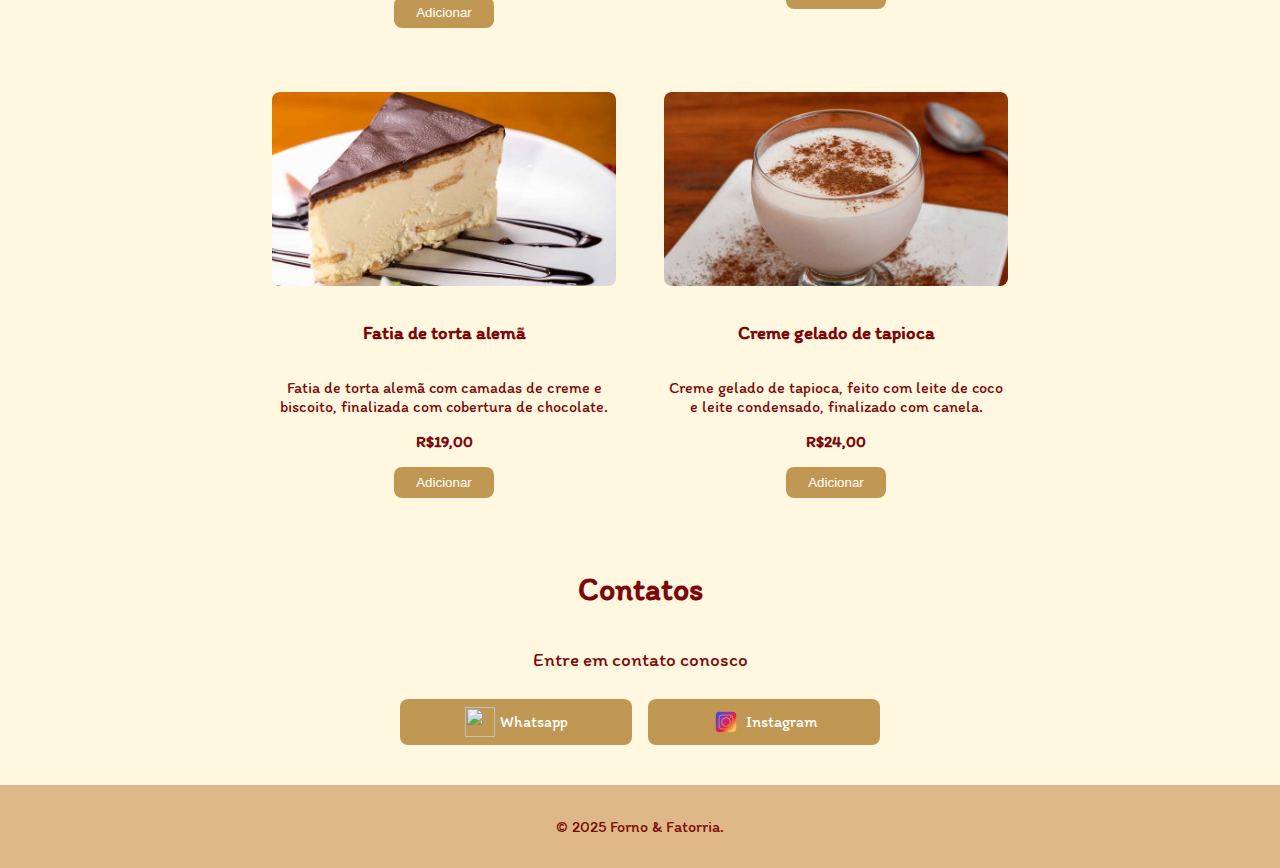
==== commit 24acebe3: "Correção de erros e adição da seção contatos na página de bebidas" ====
--- a/index.html
+++ b/index.html
@@ -6,19 +6,25 @@
     <title>Cardápio Online</title>
     <meta name="viewport" content="width=device-width, initial-scale=1" />
 
-    <link rel="icon" href="" type="image/x-icon" />
+    <link
+      rel="icon"
+      href="./Assets/Logo Case Cardapio.png"
+      type="image/x-icon"
+    />
+
     <link
       rel="stylesheet"
       type="text/css"
       media="screen"
       href="./css/styles.css"
     />
-    
+
     <link
       href="https://fonts.googleapis.com/css2?family=Itim&display=swap"
       rel="stylesheet"
     />
   </head>
+
   <body>
     <header class="banner">
       <div class="banner__content">
@@ -26,7 +32,7 @@
         <p>As melhores pizzas artesanais e massas frescas do Brasil!</p>
 
         <nav class="header__navigation">
-          <a href="">Nossa História</a>
+          <a href="historia.html">Nossa História</a>
           <a href="promocoes.html">Promoções</a>
           <div class="dropdown">
             <a href="#" class="droplist">Cardápio</a>
@@ -126,7 +132,7 @@
         <!-- Produto 5 -->
         <div class="produto">
           <img
-            src="/Assets/Talharim-a-carbonara.jpg"
+            src="./Assets/Talharim-a-carbonara.jpg"
             alt="Talharim à carbonara"
           />
           <h3>Talharim à carbonara</h3>
@@ -156,7 +162,7 @@
       <h2>Pizzas</h2>
       <section id="Pizzas" class="categoria">
         <div class="produto">
-          <img src="/Assets/Mussarela.jpg" alt="Mussarela" />
+          <img src="./Assets/Mussarela.jpg" alt="Mussarela" />
           <h3>Mussarela</h3>
           <p>
             Massa fina, coberta com molho de tomate especial, queijo muçarela
@@ -168,7 +174,7 @@
 
         <!-- Produto 2 -->
         <div class="produto">
-          <img src="/Assets/Pizza+Calabresa.jpg" alt="Calabresa" />
+          <img src="./Assets/Pizza+Calabresa.jpg" alt="Calabresa" />
           <h3>Calabresa</h3>
           <p>
             Massa fina de pizza coberta com queijo muçarela e finas fatias de
@@ -180,7 +186,7 @@
 
         <!-- Produto 3 -->
         <div class="produto">
-          <img src="/Assets/Pizza+de+Portuguesa.jpeg" alt="Portuguesa" />
+          <img src="./Assets/Pizza+de+Portuguesa.jpeg" alt="Portuguesa" />
           <h3>Portuguesa</h3>
           <p>
             Massa fina, recheada com muçarela, presunto, cebola, ovos cozidos,
@@ -204,7 +210,7 @@
 
         <!-- Produto 5 -->
         <div class="produto">
-          <img src="/Assets/Matgarita.jpg" alt="Marguerita" />
+          <img src="./Assets/Matgarita.jpg" alt="Marguerita" />
           <h3>Marguerita</h3>
           <p>
             Massa fina coberta com muzzarela, finas fatias de tomate, folhas de
@@ -220,7 +226,7 @@
       <h2>Guarnições</h2>
       <section id="Guarnições" class="categoria">
         <div class="produto">
-          <img src="/Assets/Batata-frita.jpg" alt="Batata-frita" />
+          <img src="./Assets/Batata-frita.jpg" alt="Batata-frita" />
           <h3>Batata-frita</h3>
           <p>Purê cremoso de batatas inglesas com manteiga e tempero suave.</p>
           <span class="preco">R$28,00</span>
@@ -229,7 +235,7 @@
 
         <!-- Produto 2 -->
         <div class="produto">
-          <img src="/Assets/pure-de-batata.jpg" alt="Purê de batatas" />
+          <img src="./Assets/pure-de-batata.jpg" alt="Purê de batatas" />
           <h3>Purê de batatas</h3>
           <p>Purê cremoso de batatas inglesas com manteiga e tempero suave.</p>
           <span class="preco">R$23,00</span>
@@ -238,7 +244,7 @@
 
         <!-- Produto 3 -->
         <div class="produto">
-          <img src="/Assets/panache-de-legumes.jpg" alt="Panachê de legumes" />
+          <img src="./Assets/panache-de-legumes.jpg" alt="Panachê de legumes" />
           <h3>Panachê de legumes</h3>
           <p>
             Legumes sortidos cozidos com azeite e temperos, sabor leve e fresco.
@@ -249,7 +255,7 @@
 
         <!-- Produto 4 -->
         <div class="produto">
-          <img src="/Assets/arroz-branco.jpg" alt="Petit gateau" />
+          <img src="./Assets/arroz-branco.jpg" alt="Petit gateau" />
           <h3>Arroz branco</h3>
           <p>
             Arroz branco parboilizado com cebola e temperos suaves, simples e
@@ -261,7 +267,7 @@
 
         <!-- Produto 5 -->
         <div class="produto">
-          <img src="/Assets/Arroz-a-piamontesa.jpg" alt="Arroz à piamontesa" />
+          <img src="./Assets/Arroz-a-piamontesa.jpg" alt="Arroz à piamontesa" />
           <h3>Arroz à piamontesa</h3>
           <p>
             Arroz branco com molho piamontesa, queijo muzzarela e champignon
@@ -273,7 +279,7 @@
 
         <!-- Produto 6 -->
         <div class="produto">
-          <img src="/Assets/A-francesa.jpg" alt="À francesa" />
+          <img src="./Assets/A-francesa.jpg" alt="À francesa" />
           <h3>À francesa</h3>
           <p>
             Guarnição francesa (batata palha, petit-pois, cebola e pedacinhos de
@@ -286,7 +292,7 @@
         <!-- Produto 7 -->
         <div class="produto">
           <img
-            src="/Assets/panache+de+legumes+gratinado.jpg"
+            src="./Assets/panache+de+legumes+gratinado.jpg"
             alt="Panache de legumes gratinado"
           />
           <h3>Panache de legumes gratinado</h3>
@@ -299,7 +305,7 @@
 
         <!-- Produto 8 -->
         <div class="produto">
-          <img src="/Assets/quiche-de-queijo.jpg" alt="Quiche de queijo" />
+          <img src="./Assets/quiche-de-queijo.jpg" alt="Quiche de queijo" />
           <h3>Quiche de queijo</h3>
           <p>Mini quiche de queijo redonda (individual).</p>
           <span class="preco">R$24,00</span>
@@ -312,7 +318,7 @@
       <h2>Sobremesas</h2>
       <section id="Sobremesas" class="categoria">
         <div class="produto">
-          <img src="/Assets/profiteroles.jpg" alt="Profiteroles" />
+          <img src="./Assets/profiteroles.jpg" alt="Profiteroles" />
           <h3>Profiteroles</h3>
           <p>
             Carolinas recheadas com creme anglaise e sorvete de creme com calda
@@ -324,7 +330,7 @@
 
         <!-- Produto 2 -->
         <div class="produto">
-          <img src="/Assets/pudim.jpg" alt="Pudim" />
+          <img src="./Assets/pudim.jpg" alt="Pudim" />
           <h3>Pudim</h3>
           <p>
             Pudim de leite condensado clássico, servido com calda caramelizada e
@@ -336,7 +342,7 @@
 
         <!-- Produto 3 -->
         <div class="produto">
-          <img src="/Assets/brownie.jpg" alt="Brownie" />
+          <img src="./Assets/brownie.jpg" alt="Brownie" />
           <h3>Brownie</h3>
           <p>
             Porção generosa de brownie com sorvete, castanhas, chantilly e
@@ -348,7 +354,7 @@
 
         <!-- Produto 4 -->
         <div class="produto">
-          <img src="/Assets/Petit-gateau.jpg" alt="Petit gateau" />
+          <img src="./Assets/Petit-gateau.jpg" alt="Petit gateau" />
           <h3>Petit gateau</h3>
           <p>
             Petit gateau de chocolate, servido quente com uma bola de sorvete de
@@ -361,7 +367,7 @@
         <!-- Produto 5 -->
         <div class="produto">
           <img
-            src="/Assets/fatia-de-torta-alema.jpg"
+            src="./Assets/fatia-de-torta-alema.jpg"
             alt="Fatia de torta alemã"
           />
           <h3>Fatia de torta alemã</h3>
@@ -376,7 +382,7 @@
         <!-- Produto 6 -->
         <div class="produto">
           <img
-            src="/Assets//Creme+Gelado+de+Tapioca.jpg"
+            src="./Assets//Creme+Gelado+de+Tapioca.jpg"
             alt="Creme gelado de tapioca"
           />
           <h3>Creme gelado de tapioca</h3>
@@ -405,7 +411,7 @@
             href="https://www.instagram.com/paulo._carraro?igsh=M3N1c3pjMjYwdzhw"
             target="_blank"
           >
-            <img src="/Assets/Instagram.png" />Instagram</a
+            <img src="./Assets/Instagram.png" />Instagram</a
           >
         </div>
       </section>
--- a/css/styles.css
+++ b/css/styles.css
@@ -152,9 +152,14 @@
 
 /* Estilização da Seção Contatos */
 
-#Contato {
+#Contatos {
   text-align: center;
   margin-top: 2rem;
+}
+
+.redes-sociais{
+display: flex;
+justify-content: center;
 }
 
 .redes-sociais a {
@@ -162,20 +167,29 @@
   background-color: #c19853;
   color: #fff;
   padding: 0.5rem 1rem;
-  border-radius: 5px;
+  border-radius: 8px;
   text-decoration: none;
   margin: 0.5rem;
-}
-
-.redes-sociais a:hover{
+  display: flex;
+  justify-content: center;
+  align-items: center;
+  gap: 5px;
+  width: 200px;
+}
+
+.redes-sociais a:hover {
   background-color: #388e3c;
 }
 
-#Contato p {
+#Contatos p {
   color: #7b0909;
   font-size: 1.2rem;
   border-bottom: 2rem;
-
+}
+
+#Contatos img{
+  width: 30px;
+  height: 30px;
 }
 
 /* Estilização do modal de compra */
@@ -241,6 +255,7 @@
 }
 
 /* Estilo de responsividade */
+
 @media (min-width: 768px) {
   main {
     width: 60%;
